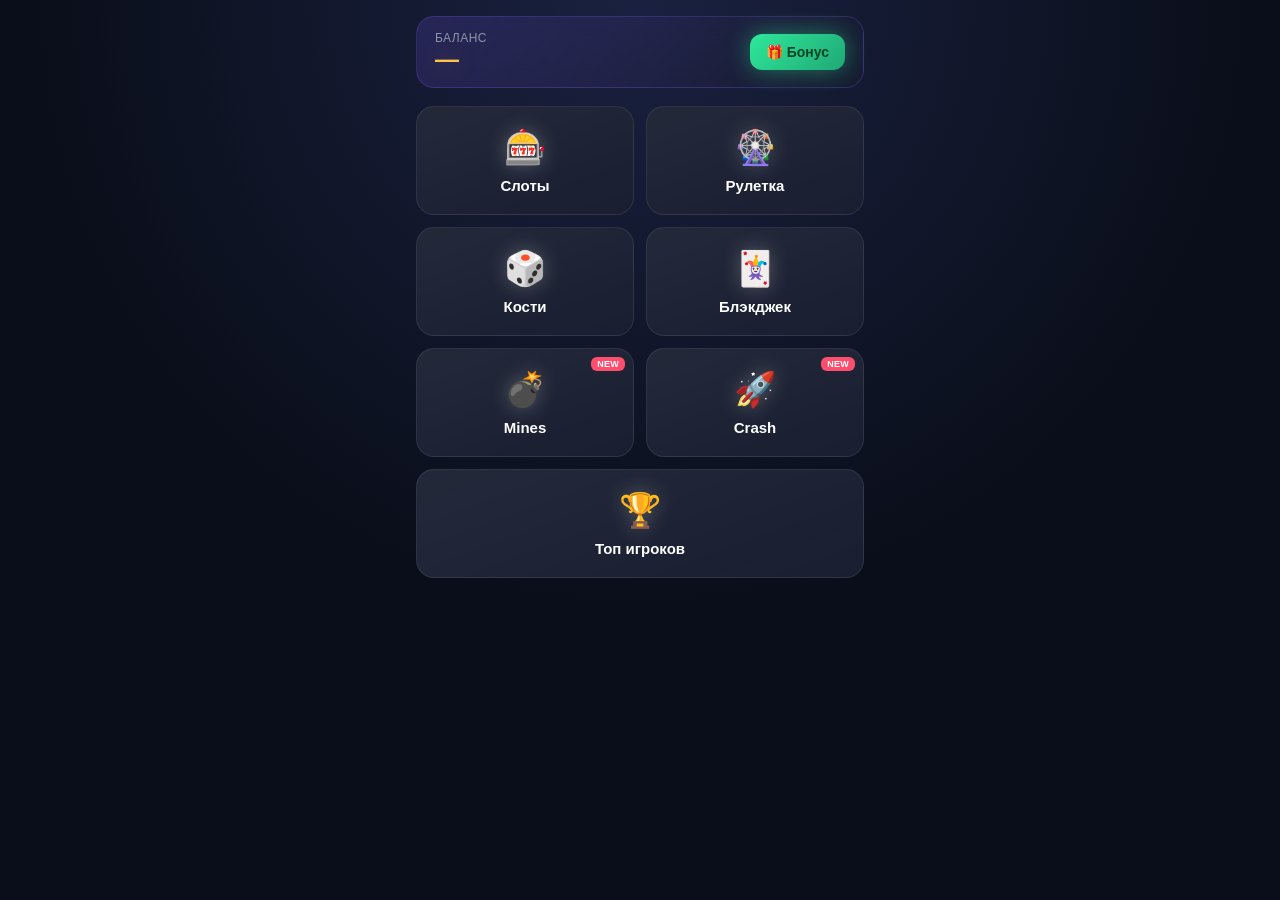
==== JEXOBOT2/index.html @ bf6582bb "Add files via upload" ====
<!DOCTYPE html>
<html lang="ru">
<head>
<meta charset="UTF-8">
<meta name="viewport" content="width=device-width, initial-scale=1, viewport-fit=cover">
<title>Demo Casino</title>
<script src="https://telegram.org/js/telegram-web-app.js"></script>
<style>
  :root {
    --bg: var(--tg-theme-bg-color, #0a0e1a);
    --text: var(--tg-theme-text-color, #ffffff);
    --hint: var(--tg-theme-hint-color, #8e97a8);
    --button: var(--tg-theme-button-color, #7c5cff);
    --button-text: var(--tg-theme-button-text-color, #ffffff);
    --card: var(--tg-theme-secondary-bg-color, #161c2e);
    --accent-purple: #7c5cff;
    --accent-green: #2fe89a;
    --accent-red: #ff4d6d;
    --accent-gold: #ffc247;
    --accent-blue: #4fb6ff;
    --glow-purple: 0 0 24px rgba(124, 92, 255, 0.45);
    --glow-green: 0 0 24px rgba(47, 232, 154, 0.45);
    --glow-gold: 0 0 24px rgba(255, 194, 71, 0.4);
    --glow-red: 0 0 24px rgba(255, 77, 109, 0.45);
  }
  * { box-sizing: border-box; -webkit-tap-highlight-color: transparent; }
  html, body { height: 100%; }
  body {
    margin: 0;
    background: radial-gradient(circle at top, #1a2140 0%, var(--bg) 55%);
    color: var(--text);
    font-family: -apple-system, BlinkMacSystemFont, "Segoe UI", Roboto, sans-serif;
    padding-top: env(safe-area-inset-top, 0px);
    padding-bottom: env(safe-area-inset-bottom, 0px);
    overflow-x: hidden;
  }
  #app { max-width: 480px; margin: 0 auto; padding: 16px; }

  .header {
    display: flex; justify-content: space-between; align-items: center;
    background: linear-gradient(135deg, rgba(124,92,255,0.18), rgba(22,28,46,0.9));
    border: 1px solid rgba(124,92,255,0.25);
    border-radius: 18px; padding: 14px 18px; margin-bottom: 18px;
    backdrop-filter: blur(10px);
  }
  .balance-label { font-size: 12px; color: var(--hint); letter-spacing: 0.04em; text-transform: uppercase; }
  .balance-value { font-size: 24px; font-weight: 800; color: var(--accent-gold); text-shadow: var(--glow-gold); transition: transform 0.25s; }
  .balance-value.bump { transform: scale(1.15); }
  .bonus-btn {
    background: linear-gradient(135deg, var(--accent-green), #1fa876);
    color: #042; border: none; border-radius: 12px;
    padding: 10px 16px; font-size: 14px; font-weight: 700;
    box-shadow: var(--glow-green);
  }
  .bonus-btn:active { transform: scale(0.96); }

  .grid { display: grid; grid-template-columns: 1fr 1fr; gap: 12px; }
  .game-card {
    position: relative; overflow: hidden;
    background: linear-gradient(160deg, rgba(255,255,255,0.06), rgba(255,255,255,0.01)), var(--card);
    border: 1px solid rgba(255,255,255,0.08);
    border-radius: 18px; padding: 20px 14px; text-align: center;
    cursor: pointer; color: var(--text); font-size: 15px; font-weight: 700;
    transition: transform 0.15s, box-shadow 0.15s;
  }
  .game-card:active { transform: scale(0.95); }
  .game-card .emoji { font-size: 34px; display: block; margin-bottom: 10px; filter: drop-shadow(0 0 10px rgba(255,255,255,0.25)); }
  .game-card.purple { box-shadow: 0 0 0 rgba(0,0,0,0); }
  .game-card.purple:active { box-shadow: var(--glow-purple); }
  .game-card.green:active { box-shadow: var(--glow-green); }
  .game-card.gold:active { box-shadow: var(--glow-gold); }
  .game-card.red:active { box-shadow: var(--glow-red); }
  .game-card .tag {
    position: absolute; top: 8px; right: 8px; font-size: 9px; font-weight: 800;
    background: var(--accent-red); color: #fff; padding: 2px 6px; border-radius: 6px;
    text-transform: uppercase; letter-spacing: 0.03em;
  }

  .screen { display: none; }
  .screen.active { display: block; animation: fadeIn 0.25s ease; }
  @keyframes fadeIn { from { opacity: 0; transform: translateY(6px); } to { opacity: 1; transform: translateY(0); } }

  .back-btn {
    background: none; border: none; color: var(--hint); font-size: 15px; margin-bottom: 12px;
    padding: 4px 0; font-weight: 600;
  }

  .panel {
    background: linear-gradient(160deg, rgba(255,255,255,0.05), rgba(255,255,255,0.01)), var(--card);
    border: 1px solid rgba(255,255,255,0.08);
    border-radius: 20px; padding: 22px; text-align: center;
  }
  .panel h3 { margin-top: 0; font-size: 19px; }

  /* ---- Слоты ---- */
  .reels { display: flex; justify-content: center; gap: 10px; margin: 22px 0; }
  .reel {
    width: 64px; height: 64px; background: rgba(0,0,0,0.35); border-radius: 14px;
    display: flex; align-items: center; justify-content: center; font-size: 34px;
    border: 1px solid rgba(255,255,255,0.1);
  }
  .reel.spinning { animation: reelSpin 0.12s linear infinite; }
  @keyframes reelSpin { 0% { transform: translateY(-4px); } 50% { transform: translateY(4px); } 100% { transform: translateY(-4px); } }

  .result-text { font-size: 17px; font-weight: 800; margin: 14px 0; min-height: 24px; }
  .result-text.win { color: var(--accent-green); text-shadow: var(--glow-green); }
  .result-text.lose { color: var(--accent-red); }

  .stake-row { display: flex; gap: 8px; justify-content: center; margin: 16px 0; flex-wrap: wrap; }
  .stake-btn, .choice-btn {
    background: linear-gradient(135deg, var(--button), #5b3fd9); color: var(--button-text); border: none; border-radius: 12px;
    padding: 12px 18px; font-size: 15px; font-weight: 700; min-width: 56px;
    box-shadow: 0 4px 14px rgba(124,92,255,0.3);
  }
  .stake-btn:active, .choice-btn:active { transform: scale(0.94); }
  .choice-row { display: flex; gap: 10px; justify-content: center; margin: 16px 0; flex-wrap: wrap; }
  .choice-btn.red { background: linear-gradient(135deg, var(--accent-red), #b8243f); }
  .choice-btn.black { background: linear-gradient(135deg, #2a2a35, #121218); }
  .choice-btn.disabled { opacity: 0.4; pointer-events: none; }

  /* ---- Рулетка ---- */
  .wheel-wrap { display: flex; justify-content: center; margin: 10px 0 20px; }
  .wheel {
    width: 160px; height: 160px; border-radius: 50%;
    background: conic-gradient(#b8243f 0deg 18deg, #121218 18deg 36deg, #b8243f 36deg 54deg, #121218 54deg 72deg,
      #b8243f 72deg 90deg, #121218 90deg 108deg, #b8243f 108deg 126deg, #121218 126deg 144deg,
      #b8243f 144deg 162deg, #121218 162deg 180deg, #1fa876 180deg 190deg, #b8243f 190deg 208deg,
      #121218 208deg 226deg, #b8243f 226deg 244deg, #121218 244deg 262deg, #b8243f 262deg 280deg,
      #121218 280deg 298deg, #b8243f 298deg 316deg, #121218 316deg 334deg, #b8243f 334deg 360deg);
    border: 4px solid rgba(255,255,255,0.15);
    position: relative; transition: transform 2.2s cubic-bezier(0.17, 0.67, 0.18, 1.01);
  }
  .wheel::after {
    content: ''; position: absolute; top: 50%; left: 50%; transform: translate(-50%, -50%);
    width: 46px; height: 46px; border-radius: 50%; background: var(--card); border: 2px solid rgba(255,255,255,0.2);
  }
  .wheel-pointer { font-size: 22px; margin-top: -8px; }

  /* ---- Кости ---- */
  .die {
    width: 90px; height: 90px; margin: 20px auto; display: flex; align-items: center; justify-content: center;
    font-size: 54px; background: linear-gradient(160deg, rgba(255,255,255,0.1), rgba(0,0,0,0.3));
    border-radius: 18px; border: 1px solid rgba(255,255,255,0.15);
  }
  .die.rolling { animation: dieRoll 0.5s ease; }
  @keyframes dieRoll { 0% { transform: rotate(0deg) scale(1); } 50% { transform: rotate(180deg) scale(1.15); } 100% { transform: rotate(360deg) scale(1); } }

  /* ---- Блэкджек ---- */
  .cards-row { display: flex; justify-content: center; gap: 8px; margin: 10px 0; flex-wrap: wrap; }
  .card-chip {
    background: #fff; color: #111; border-radius: 10px; padding: 10px 6px; min-width: 38px;
    font-size: 20px; font-weight: 800; text-align: center; box-shadow: 0 4px 10px rgba(0,0,0,0.3);
    animation: cardDeal 0.3s ease;
  }
  @keyframes cardDeal { from { opacity: 0; transform: translateY(-16px) rotate(-8deg); } to { opacity: 1; transform: translateY(0) rotate(0); } }
  .value-label { color: var(--hint); font-size: 14px; }

  /* ---- Mines ---- */
  .mines-grid { display: grid; grid-template-columns: repeat(5, 1fr); gap: 8px; margin: 16px auto; max-width: 300px; }
  .mine-tile {
    aspect-ratio: 1; background: linear-gradient(160deg, rgba(255,255,255,0.08), rgba(0,0,0,0.3));
    border: 1px solid rgba(255,255,255,0.1); border-radius: 10px;
    display: flex; align-items: center; justify-content: center; font-size: 20px;
    transition: transform 0.15s;
  }
  .mine-tile:active { transform: scale(0.92); }
  .mine-tile.revealed-safe { background: linear-gradient(160deg, rgba(47,232,154,0.3), rgba(47,232,154,0.05)); animation: popIn 0.25s ease; }
  .mine-tile.revealed-mine { background: linear-gradient(160deg, rgba(255,77,109,0.4), rgba(255,77,109,0.1)); animation: shake 0.4s ease; }
  @keyframes popIn { from { transform: scale(0.5); opacity: 0; } to { transform: scale(1); opacity: 1; } }
  @keyframes shake { 0%,100% { transform: translateX(0); } 25% { transform: translateX(-4px); } 75% { transform: translateX(4px); } }
  .mines-config { display: flex; gap: 8px; justify-content: center; margin: 10px 0; flex-wrap: wrap; }
  .mines-multiplier { font-size: 26px; font-weight: 800; color: var(--accent-gold); text-shadow: var(--glow-gold); margin: 10px 0; }

  /* ---- Crash ---- */
  .crash-stage {
    height: 180px; border-radius: 16px; margin: 16px 0; position: relative; overflow: hidden;
    background: linear-gradient(180deg, #1a0f2e, #0a0e1a);
    display: flex; align-items: flex-end; justify-content: center;
  }
  .crash-rocket { font-size: 38px; transition: transform 0.25s linear; transform: translateY(0); }
  .crash-multiplier {
    position: absolute; top: 16px; left: 0; right: 0; text-align: center;
    font-size: 36px; font-weight: 900; color: var(--accent-green); text-shadow: var(--glow-green);
  }
  .crash-multiplier.busted { color: var(--accent-red); text-shadow: var(--glow-red); }

  .leaderboard-item {
    display: flex; justify-content: space-between; padding: 12px 4px;
    border-bottom: 1px solid rgba(255,255,255,0.07); font-size: 15px;
  }
  .leaderboard-item:last-child { border-bottom: none; }
  .leaderboard-item .rank { color: var(--accent-gold); font-weight: 800; margin-right: 8px; }

  .toast {
    position: fixed; bottom: 24px; left: 50%; transform: translateX(-50%);
    background: var(--card); padding: 10px 18px; border-radius: 12px; font-size: 14px;
    display: none; z-index: 20; border: 1px solid rgba(255,255,255,0.12);
  }

  .confetti-piece {
    position: fixed; top: -10px; width: 8px; height: 8px; border-radius: 2px; z-index: 30; pointer-events: none;
    animation: confettiFall linear forwards;
  }
  @keyframes confettiFall {
    to { transform: translateY(100vh) rotate(540deg); opacity: 0; }
  }
</style>
</head>
<body>
<div id="app">

  <div class="header">
    <div>
      <div class="balance-label">Баланс</div>
      <div class="balance-value" id="balanceValue">—</div>
    </div>
    <button class="bonus-btn" onclick="claimBonus()">🎁 Бонус</button>
  </div>

  <!-- ГЛАВНОЕ МЕНЮ -->
  <div class="screen active" id="screen-menu">
    <div class="grid">
      <button class="game-card purple" onclick="showScreen('slots')"><span class="emoji">🎰</span>Слоты</button>
      <button class="game-card red" onclick="showScreen('roulette')"><span class="emoji">🎡</span>Рулетка</button>
      <button class="game-card gold" onclick="showScreen('dice')"><span class="emoji">🎲</span>Кости</button>
      <button class="game-card green" onclick="showScreen('blackjack')"><span class="emoji">🃏</span>Блэкджек</button>
      <button class="game-card red" onclick="showScreen('mines')"><span class="tag">New</span><span class="emoji">💣</span>Mines</button>
      <button class="game-card purple" onclick="showScreen('crash')"><span class="tag">New</span><span class="emoji">🚀</span>Crash</button>
      <button class="game-card gold" onclick="loadLeaderboard()" style="grid-column: span 2;"><span class="emoji">🏆</span>Топ игроков</button>
    </div>
  </div>

  <!-- СЛОТЫ -->
  <div class="screen" id="screen-slots">
    <button class="back-btn" onclick="showScreen('menu')">← Назад</button>
    <div class="panel">
      <h3>🎰 Слоты</h3>
      <div class="reels" id="slotsReels">
        <div class="reel">❔</div><div class="reel">❔</div><div class="reel">❔</div>
      </div>
      <div class="result-text" id="slotsResult"></div>
      <div class="stake-row" id="slotsStakes"></div>
    </div>
  </div>

  <!-- РУЛЕТКА -->
  <div class="screen" id="screen-roulette">
    <button class="back-btn" onclick="showScreen('menu')">← Назад</button>
    <div class="panel">
      <h3>🎡 Рулетка</h3>
      <div class="wheel-pointer">▼</div>
      <div class="wheel-wrap"><div class="wheel" id="rouletteWheel"></div></div>
      <p class="value-label">Ставка 5 000 сум</p>
      <div class="result-text" id="rouletteResult"></div>
      <div class="choice-row" id="rouletteChoices">
        <button class="choice-btn red" onclick="playRoulette('red')">🔴 Красное</button>
        <button class="choice-btn black" onclick="playRoulette('black')">⚫ Чёрное</button>
      </div>
    </div>
  </div>

  <!-- КОСТИ -->
  <div class="screen" id="screen-dice">
    <button class="back-btn" onclick="showScreen('menu')">← Назад</button>
    <div class="panel">
      <h3>🎲 Кости</h3>
      <div class="die" id="dieEl">🎲</div>
      <p class="value-label">Ставка 2 000 сум · угадай число (x5)</p>
      <div class="result-text" id="diceResult"></div>
      <div class="choice-row" id="diceChoices"></div>
    </div>
  </div>

  <!-- БЛЭКДЖЕК -->
  <div class="screen" id="screen-blackjack">
    <button class="back-btn" onclick="showScreen('menu')">← Назад</button>
    <div class="panel">
      <h3>🃏 Блэкджек</h3>
      <div id="bjStakeChoice">
        <p class="value-label">Выбери ставку</p>
        <div class="stake-row" id="bjStakes"></div>
      </div>
      <div id="bjGame" style="display:none;">
        <p class="value-label">Дилер</p>
        <div class="cards-row" id="bjDealerCards"></div>
        <p class="value-label">Твои карты</p>
        <div class="cards-row" id="bjPlayerCards"></div>
        <div class="value-label" id="bjPlayerValue"></div>
        <div class="result-text" id="bjResult"></div>
        <div class="choice-row" id="bjActions">
          <button class="choice-btn" onclick="bjHit()">➕ Ещё карту</button>
          <button class="choice-btn" onclick="bjStand()">✋ Хватит</button>
        </div>
      </div>
    </div>
  </div>

  <!-- MINES -->
  <div class="screen" id="screen-mines">
    <button class="back-btn" onclick="showScreen('menu')">← Назад</button>
    <div class="panel">
      <h3>💣 Mines</h3>
      <div id="minesSetup">
        <p class="value-label">Сколько мин на поле?</p>
        <div class="mines-config" id="minesCountChoice"></div>
        <p class="value-label">Ставка</p>
        <div class="stake-row" id="minesStakes"></div>
      </div>
      <div id="minesGame" style="display:none;">
        <div class="mines-multiplier" id="minesMultiplier">x1.00</div>
        <div class="mines-grid" id="minesGrid"></div>
        <div class="result-text" id="minesResult"></div>
        <button class="choice-btn" id="minesCashoutBtn" onclick="minesCashout()" style="margin-top: 10px;">💰 Забрать выигрыш</button>
      </div>
    </div>
  </div>

  <!-- CRASH -->
  <div class="screen" id="screen-crash">
    <button class="back-btn" onclick="showScreen('menu')">← Назад</button>
    <div class="panel">
      <h3>🚀 Crash</h3>
      <div id="crashSetup">
        <p class="value-label">Ставка</p>
        <div class="stake-row" id="crashStakes"></div>
      </div>
      <div id="crashGame" style="display:none;">
        <div class="crash-stage">
          <div class="crash-multiplier" id="crashMultiplierLabel">x1.00</div>
          <div class="crash-rocket" id="crashRocket">🚀</div>
        </div>
        <div class="result-text" id="crashResult"></div>
        <button class="choice-btn" id="crashCashoutBtn" onclick="crashCashout()">💰 Забрать выигрыш</button>
      </div>
    </div>
  </div>

  <!-- ТОП ИГРОКОВ -->
  <div class="screen" id="screen-leaderboard">
    <button class="back-btn" onclick="showScreen('menu')">← Назад</button>
    <div class="panel">
      <h3>🏆 Топ игроков</h3>
      <div id="leaderboardList"></div>
    </div>
  </div>

</div>
<div class="toast" id="toast"></div>

<script>
const tg = window.Telegram.WebApp;
tg.ready();
tg.expand();

const initData = tg.initData || "";
const STAKES = [1000, 5000, 10000, 50000];
const CUR = 'сум';

function showToast(msg) {
  const t = document.getElementById('toast');
  t.textContent = msg;
  t.style.display = 'block';
  setTimeout(() => t.style.display = 'none', 2200);
}

function showScreen(name) {
  stopCrashPolling();
  document.querySelectorAll('.screen').forEach(s => s.classList.remove('active'));
  document.getElementById('screen-' + name).classList.add('active');
}

async function apiGet(path) {
  const res = await fetch(path);
  return res.json();
}
async function apiPost(path, body) {
  const res = await fetch(path, {
    method: 'POST',
    headers: { 'Content-Type': 'application/json' },
    body: JSON.stringify(body),
  });
  return res.json();
}

function formatSum(n) {
  return n.toLocaleString('ru-RU') + ' ' + CUR;
}

function bumpBalance(newValue) {
  const el = document.getElementById('balanceValue');
  el.textContent = formatSum(newValue);
  el.classList.add('bump');
  setTimeout(() => el.classList.remove('bump'), 250);
}

async function refreshBalance() {
  const data = await apiGet('/api/me?initData=' + encodeURIComponent(initData));
  if (data.balance !== undefined) bumpBalance(data.balance);
}

async function claimBonus() {
  const data = await apiPost('/api/bonus', { initData });
  if (data.success) {
    showToast('🎁 Бонус получен!');
    fireConfetti();
    refreshBalance();
  } else {
    const h = Math.floor(data.seconds_left / 3600);
    const m = Math.floor((data.seconds_left % 3600) / 60);
    showToast(`Бонус уже получен. Жди ${h}ч ${m}м`);
  }
}

function fireConfetti() {
  const colors = ['#7c5cff', '#2fe89a', '#ffc247', '#ff4d6d', '#4fb6ff'];
  for (let i = 0; i < 24; i++) {
    const piece = document.createElement('div');
    piece.className = 'confetti-piece';
    piece.style.left = Math.random() * 100 + 'vw';
    piece.style.background = colors[Math.floor(Math.random() * colors.length)];
    piece.style.animationDuration = (1.2 + Math.random() * 0.8) + 's';
    document.body.appendChild(piece);
    setTimeout(() => piece.remove(), 2200);
  }
}

// ---------- Слоты ----------
function initSlots() {
  const row = document.getElementById('slotsStakes');
  row.innerHTML = '';
  STAKES.forEach(s => {
    const btn = document.createElement('button');
    btn.className = 'stake-btn';
    btn.textContent = s;
    btn.onclick = () => playSlots(s);
    row.appendChild(btn);
  });
}
const SLOT_SYMBOLS_CLIENT = ["🍒", "🍋", "🍇", "🔔", "💎", "7️⃣"];
async function playSlots(stake) {
  const reelEls = document.querySelectorAll('#slotsReels .reel');
  reelEls.forEach(r => r.classList.add('spinning'));
  const spinInterval = setInterval(() => {
    reelEls.forEach(r => r.textContent = SLOT_SYMBOLS_CLIENT[Math.floor(Math.random() * SLOT_SYMBOLS_CLIENT.length)]);
  }, 70);

  const data = await apiPost('/api/slots', { initData, stake });
  await new Promise(r => setTimeout(r, 550));
  clearInterval(spinInterval);
  reelEls.forEach(r => r.classList.remove('spinning'));

  if (data.error) { showToast('Недостаточно сум'); return; }
  data.reels.forEach((sym, i) => reelEls[i].textContent = sym);
  const net = data.payout - stake;
  const el = document.getElementById('slotsResult');
  el.textContent = net > 0 ? `🎉 Выигрыш: +${net} ${CUR}` : `Проигрыш: ${net} ${CUR}`;
  el.className = 'result-text ' + (net > 0 ? 'win' : 'lose');
  if (net > 0) fireConfetti();
  bumpBalance(data.balance);
}

// ---------- Рулетка ----------
let rouletteRotation = 0;
async function playRoulette(color) {
  document.getElementById('rouletteChoices').querySelectorAll('.choice-btn').forEach(b => b.classList.add('disabled'));
  const data = await apiPost('/api/roulette', { initData, stake: 5000, bet_type: 'color', bet_value: color });
  if (data.error) {
    showToast('Недостаточно сум');
    document.getElementById('rouletteChoices').querySelectorAll('.choice-btn').forEach(b => b.classList.remove('disabled'));
    return;
  }
  const wheel = document.getElementById('rouletteWheel');
  rouletteRotation += 1440 + (data.number * 9.73);
  wheel.style.transform = `rotate(${rouletteRotation}deg)`;

  await new Promise(r => setTimeout(r, 2300));
  const net = data.payout - 5000;
  const emoji = { red: '🔴', black: '⚫', green: '🟢' }[data.color];
  const el = document.getElementById('rouletteResult');
  el.textContent = `Выпало ${data.number} ${emoji} — ` + (net > 0 ? `+${net} ${CUR}` : `${net} ${CUR}`);
  el.className = 'result-text ' + (net > 0 ? 'win' : 'lose');
  if (net > 0) fireConfetti();
  bumpBalance(data.balance);
  document.getElementById('rouletteChoices').querySelectorAll('.choice-btn').forEach(b => b.classList.remove('disabled'));
}

// ---------- Кости ----------
const DIE_FACES = ['', '⚀', '⚁', '⚂', '⚃', '⚄', '⚅'];
function initDice() {
  const row = document.getElementById('diceChoices');
  row.innerHTML = '';
  for (let n = 1; n <= 6; n++) {
    const btn = document.createElement('button');
    btn.className = 'choice-btn';
    btn.textContent = n;
    btn.onclick = () => playDice(n);
    row.appendChild(btn);
  }
}
async function playDice(guess) {
  const die = document.getElementById('dieEl');
  die.classList.add('rolling');
  const data = await apiPost('/api/dice', { initData, stake: 2000, guess });
  await new Promise(r => setTimeout(r, 500));
  die.classList.remove('rolling');
  if (data.error) { showToast('Недостаточно сум'); return; }
  die.textContent = DIE_FACES[data.result];
  const net = data.payout - 2000;
  const el = document.getElementById('diceResult');
  el.textContent = `Выпало ${data.result} — ` + (net > 0 ? `+${net} ${CUR}` : `${net} ${CUR}`);
  el.className = 'result-text ' + (net > 0 ? 'win' : 'lose');
  if (net > 0) fireConfetti();
  bumpBalance(data.balance);
}

// ---------- Блэкджек ----------
function initBlackjack() {
  document.getElementById('bjStakeChoice').style.display = 'block';
  document.getElementById('bjGame').style.display = 'none';
  const row = document.getElementById('bjStakes');
  row.innerHTML = '';
  STAKES.forEach(s => {
    const btn = document.createElement('button');
    btn.className = 'stake-btn';
    btn.textContent = s;
    btn.onclick = () => bjStart(s);
    row.appendChild(btn);
  });
}
function cardChip(label) {
  const el = document.createElement('div');
  el.className = 'card-chip';
  el.textContent = label;
  return el;
}
async function bjStart(stake) {
  const data = await apiPost('/api/blackjack/start', { initData, stake });
  if (data.error) { showToast('Недостаточно сум'); return; }
  document.getElementById('bjStakeChoice').style.display = 'none';
  document.getElementById('bjGame').style.display = 'block';
  document.getElementById('bjResult').textContent = '';
  document.getElementById('bjActions').innerHTML =
    '<button class="choice-btn" onclick="bjHit()">➕ Ещё карту</button><button class="choice-btn" onclick="bjStand()">✋ Хватит</button>';
  renderBjState(data.player, [data.dealer_visible, '🂠'], data.player_value);
}
function renderBjState(player, dealer, playerValue) {
  const pRow = document.getElementById('bjPlayerCards');
  const dRow = document.getElementById('bjDealerCards');
  pRow.innerHTML = ''; dRow.innerHTML = '';
  player.forEach(c => pRow.appendChild(cardChip(c)));
  dealer.forEach(c => dRow.appendChild(cardChip(c)));
  document.getElementById('bjPlayerValue').textContent = playerValue !== undefined ? `Очки: ${playerValue}` : '';
}
async function bjHit() {
  const data = await apiPost('/api/blackjack/hit', { initData });
  if (data.finished) { bjFinish(data); return; }
  renderBjState(data.player, [data.dealer_visible, '🂠'], data.player_value);
}
async function bjStand() {
  const data = await apiPost('/api/blackjack/stand', { initData });
  bjFinish(data);
}
function bjFinish(data) {
  renderBjState(data.player, data.dealer, undefined);
  const messages = {
    bust: '💥 Перебор! Ты проиграл.',
    dealer_bust: `🎉 У дилера перебор! Выигрыш +${data.payout} ${CUR}`,
    win: `🎉 Ты выиграл!`,
    push: '🤝 Ничья, ставка возвращена.',
    lose: 'Ты проиграл.',
  };
  const el = document.getElementById('bjResult');
  el.textContent = messages[data.outcome] || '';
  const isWin = ['win', 'dealer_bust'].includes(data.outcome);
  el.className = 'result-text ' + (isWin ? 'win' : 'lose');
  if (isWin) fireConfetti();
  bumpBalance(data.balance);
  const btn = document.createElement('button');
  btn.className = 'choice-btn';
  btn.textContent = '🃏 Играть ещё';
  btn.onclick = initBlackjack;
  document.getElementById('bjActions').innerHTML = '';
  document.getElementById('bjActions').appendChild(btn);
}

// ---------- Mines ----------
let minesSelectedCount = 3;
let minesSelectedStake = 50;
function initMines() {
  document.getElementById('minesSetup').style.display = 'block';
  document.getElementById('minesGame').style.display = 'none';
  const countRow = document.getElementById('minesCountChoice');
  countRow.innerHTML = '';
  [1, 3, 5, 10].forEach(n => {
    const btn = document.createElement('button');
    btn.className = 'choice-btn' + (n === minesSelectedCount ? '' : '');
    btn.style.opacity = n === minesSelectedCount ? '1' : '0.55';
    btn.textContent = `💣 ${n}`;
    btn.onclick = () => { minesSelectedCount = n; initMines(); };
    countRow.appendChild(btn);
  });
  const stakeRow = document.getElementById('minesStakes');
  stakeRow.innerHTML = '';
  STAKES.forEach(s => {
    const btn = document.createElement('button');
    btn.className = 'stake-btn';
    btn.textContent = s;
    btn.onclick = () => minesStart(s);
    stakeRow.appendChild(btn);
  });
}
async function minesStart(stake) {
  const data = await apiPost('/api/mines/start', { initData, stake, mines_count: minesSelectedCount });
  if (data.error) { showToast('Недостаточно сум'); return; }
  minesSelectedStake = stake;
  document.getElementById('minesSetup').style.display = 'none';
  document.getElementById('minesGame').style.display = 'block';
  document.getElementById('minesResult').textContent = '';
  document.getElementById('minesMultiplier').textContent = 'x1.00';
  document.getElementById('minesCashoutBtn').style.display = 'none';
  const grid = document.getElementById('minesGrid');
  grid.innerHTML = '';
  for (let i = 0; i < 25; i++) {
    const tile = document.createElement('div');
    tile.className = 'mine-tile';
    tile.dataset.index = i;
    tile.onclick = () => minesReveal(i, tile);
    grid.appendChild(tile);
  }
}
async function minesReveal(idx, tileEl) {
  if (tileEl.classList.contains('revealed-safe') || tileEl.classList.contains('revealed-mine')) return;
  const data = await apiPost('/api/mines/reveal', { initData, tile_index: idx });
  if (data.error) return;
  if (data.busted) {
    tileEl.classList.add('revealed-mine');
    tileEl.textContent = '💣';
    data.mine_positions.forEach(i => {
      const t = document.querySelector(`.mine-tile[data-index="${i}"]`);
      if (t && !t.classList.contains('revealed-mine')) { t.classList.add('revealed-mine'); t.textContent = '💣'; }
    });
    document.getElementById('minesResult').textContent = '💥 Бум! Ты проиграл ставку.';
    document.getElementById('minesResult').className = 'result-text lose';
    document.getElementById('minesCashoutBtn').style.display = 'none';
    bumpBalance(data.balance);
    return;
  }
  tileEl.classList.add('revealed-safe');
  tileEl.textContent = '💎';
  document.getElementById('minesMultiplier').textContent = `x${data.multiplier.toFixed(2)}`;
  document.getElementById('minesCashoutBtn').style.display = 'inline-block';
  if (data.cleared_all) {
    document.getElementById('minesResult').textContent = `🎉 Поле зачищено! +${data.payout - minesSelectedStake} ${CUR}`;
    document.getElementById('minesResult').className = 'result-text win';
    document.getElementById('minesCashoutBtn').style.display = 'none';
    fireConfetti();
    bumpBalance(data.balance);
  }
}
async function minesCashout() {
  const data = await apiPost('/api/mines/cashout', { initData });
  if (data.error) return;
  document.getElementById('minesResult').textContent = `🎉 Забрано: +${data.payout - minesSelectedStake} ${CUR} (x${data.multiplier.toFixed(2)})`;
  document.getElementById('minesResult').className = 'result-text win';
  document.getElementById('minesCashoutBtn').style.display = 'none';
  document.querySelectorAll('.mine-tile').forEach(t => t.onclick = null);
  fireConfetti();
  bumpBalance(data.balance);
}

// ---------- Crash ----------
let crashPollTimer = null;
let crashSelectedStake = 50;
function initCrash() {
  document.getElementById('crashSetup').style.display = 'block';
  document.getElementById('crashGame').style.display = 'none';
  const row = document.getElementById('crashStakes');
  row.innerHTML = '';
  STAKES.forEach(s => {
    const btn = document.createElement('button');
    btn.className = 'stake-btn';
    btn.textContent = s;
    btn.onclick = () => crashStart(s);
    row.appendChild(btn);
  });
}
async function crashStart(stake) {
  const data = await apiPost('/api/crash/start', { initData, stake });
  if (data.error) { showToast('Недостаточно сум'); return; }
  crashSelectedStake = stake;
  document.getElementById('crashSetup').style.display = 'none';
  document.getElementById('crashGame').style.display = 'block';
  document.getElementById('crashResult').textContent = '';
  const label = document.getElementById('crashMultiplierLabel');
  label.textContent = 'x1.00';
  label.classList.remove('busted');
  document.getElementById('crashRocket').style.transform = 'translateY(0px)';
  document.getElementById('crashCashoutBtn').style.display = 'inline-block';
  document.getElementById('crashCashoutBtn').disabled = false;
  crashPollTimer = setInterval(crashPoll, 300);
}
async function crashPoll() {
  const data = await apiGet('/api/crash/status?initData=' + encodeURIComponent(initData));
  if (data.error) { stopCrashPolling(); return; }
  const label = document.getElementById('crashMultiplierLabel');
  label.textContent = `x${data.multiplier.toFixed(2)}`;
  const liftPx = Math.min(100, (data.multiplier - 1) * 20);
  document.getElementById('crashRocket').style.transform = `translateY(-${liftPx}px)`;
  if (data.crashed) {
    label.classList.add('busted');
    document.getElementById('crashRocket').textContent = '💥';
    document.getElementById('crashResult').textContent = `Лопнуло на x${data.multiplier.toFixed(2)}`;
    document.getElementById('crashResult').className = 'result-text lose';
    document.getElementById('crashCashoutBtn').style.display = 'none';
    stopCrashPolling();
  }
}
function stopCrashPolling() {
  if (crashPollTimer) { clearInterval(crashPollTimer); crashPollTimer = null; }
}
async function crashCashout() {
  document.getElementById('crashCashoutBtn').disabled = true;
  stopCrashPolling();
  const data = await apiPost('/api/crash/cashout', { initData });
  if (data.busted) {
    document.getElementById('crashResult').textContent = `Опоздал! Лопнуло на x${data.crash_point.toFixed(2)}`;
    document.getElementById('crashResult').className = 'result-text lose';
    bumpBalance(data.balance);
    return;
  }
  const net = data.payout - crashSelectedStake;
  document.getElementById('crashResult').textContent = `🎉 Забрано на x${data.multiplier.toFixed(2)}: +${net} ${CUR}`;
  document.getElementById('crashResult').className = 'result-text win';
  document.getElementById('crashCashoutBtn').style.display = 'none';
  document.getElementById('crashRocket').textContent = '🚀';
  fireConfetti();
  bumpBalance(data.balance);
}

// ---------- Таблица лидеров ----------
async function loadLeaderboard() {
  showScreen('leaderboard');
  const rows = await apiGet('/api/leaderboard');
  const list = document.getElementById('leaderboardList');
  list.innerHTML = rows.map((r, i) =>
    `<div class="leaderboard-item"><span><span class="rank">${i + 1}.</span>${r.username || 'аноним'}</span><span>${formatSum(r.balance)}</span></div>`
  ).join('');
}

// ---------- Инициализация ----------
initSlots();
initDice();
initBlackjack();
initMines();
initCrash();
refreshBalance();
</script>
</body>
</html>
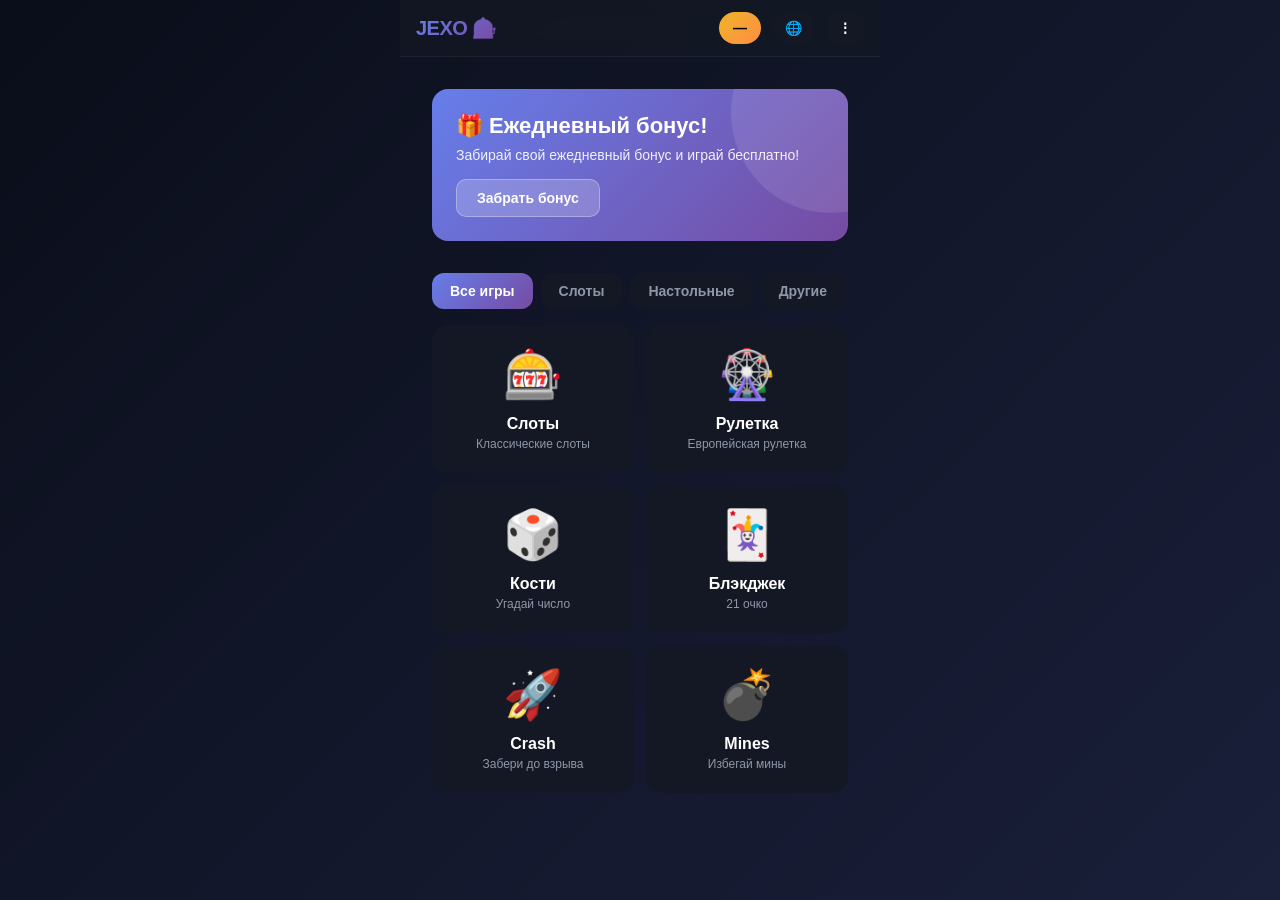
==== commit c7a79f6b: "Update index.html" ====
--- a/JEXOBOT2/index.html
+++ b/JEXOBOT2/index.html
@@ -2,758 +2,1737 @@
 <html lang="ru">
 <head>
 <meta charset="UTF-8">
-<meta name="viewport" content="width=device-width, initial-scale=1, viewport-fit=cover">
-<title>Demo Casino</title>
+<meta name="viewport" content="width=device-width, initial-scale=1, viewport-fit=cover, user-scalable=no">
+<title>JEXO Casino</title>
 <script src="https://telegram.org/js/telegram-web-app.js"></script>
 <style>
-  :root {
-    --bg: var(--tg-theme-bg-color, #0a0e1a);
-    --text: var(--tg-theme-text-color, #ffffff);
-    --hint: var(--tg-theme-hint-color, #8e97a8);
-    --button: var(--tg-theme-button-color, #7c5cff);
-    --button-text: var(--tg-theme-button-text-color, #ffffff);
-    --card: var(--tg-theme-secondary-bg-color, #161c2e);
-    --accent-purple: #7c5cff;
-    --accent-green: #2fe89a;
-    --accent-red: #ff4d6d;
-    --accent-gold: #ffc247;
-    --accent-blue: #4fb6ff;
-    --glow-purple: 0 0 24px rgba(124, 92, 255, 0.45);
-    --glow-green: 0 0 24px rgba(47, 232, 154, 0.45);
-    --glow-gold: 0 0 24px rgba(255, 194, 71, 0.4);
-    --glow-red: 0 0 24px rgba(255, 77, 109, 0.45);
-  }
-  * { box-sizing: border-box; -webkit-tap-highlight-color: transparent; }
-  html, body { height: 100%; }
-  body {
-    margin: 0;
-    background: radial-gradient(circle at top, #1a2140 0%, var(--bg) 55%);
-    color: var(--text);
-    font-family: -apple-system, BlinkMacSystemFont, "Segoe UI", Roboto, sans-serif;
-    padding-top: env(safe-area-inset-top, 0px);
-    padding-bottom: env(safe-area-inset-bottom, 0px);
-    overflow-x: hidden;
-  }
-  #app { max-width: 480px; margin: 0 auto; padding: 16px; }
-
-  .header {
-    display: flex; justify-content: space-between; align-items: center;
-    background: linear-gradient(135deg, rgba(124,92,255,0.18), rgba(22,28,46,0.9));
-    border: 1px solid rgba(124,92,255,0.25);
-    border-radius: 18px; padding: 14px 18px; margin-bottom: 18px;
-    backdrop-filter: blur(10px);
-  }
-  .balance-label { font-size: 12px; color: var(--hint); letter-spacing: 0.04em; text-transform: uppercase; }
-  .balance-value { font-size: 24px; font-weight: 800; color: var(--accent-gold); text-shadow: var(--glow-gold); transition: transform 0.25s; }
-  .balance-value.bump { transform: scale(1.15); }
-  .bonus-btn {
-    background: linear-gradient(135deg, var(--accent-green), #1fa876);
-    color: #042; border: none; border-radius: 12px;
-    padding: 10px 16px; font-size: 14px; font-weight: 700;
-    box-shadow: var(--glow-green);
-  }
-  .bonus-btn:active { transform: scale(0.96); }
-
-  .grid { display: grid; grid-template-columns: 1fr 1fr; gap: 12px; }
-  .game-card {
-    position: relative; overflow: hidden;
-    background: linear-gradient(160deg, rgba(255,255,255,0.06), rgba(255,255,255,0.01)), var(--card);
-    border: 1px solid rgba(255,255,255,0.08);
-    border-radius: 18px; padding: 20px 14px; text-align: center;
-    cursor: pointer; color: var(--text); font-size: 15px; font-weight: 700;
-    transition: transform 0.15s, box-shadow 0.15s;
-  }
-  .game-card:active { transform: scale(0.95); }
-  .game-card .emoji { font-size: 34px; display: block; margin-bottom: 10px; filter: drop-shadow(0 0 10px rgba(255,255,255,0.25)); }
-  .game-card.purple { box-shadow: 0 0 0 rgba(0,0,0,0); }
-  .game-card.purple:active { box-shadow: var(--glow-purple); }
-  .game-card.green:active { box-shadow: var(--glow-green); }
-  .game-card.gold:active { box-shadow: var(--glow-gold); }
-  .game-card.red:active { box-shadow: var(--glow-red); }
-  .game-card .tag {
-    position: absolute; top: 8px; right: 8px; font-size: 9px; font-weight: 800;
-    background: var(--accent-red); color: #fff; padding: 2px 6px; border-radius: 6px;
-    text-transform: uppercase; letter-spacing: 0.03em;
-  }
-
-  .screen { display: none; }
-  .screen.active { display: block; animation: fadeIn 0.25s ease; }
-  @keyframes fadeIn { from { opacity: 0; transform: translateY(6px); } to { opacity: 1; transform: translateY(0); } }
-
-  .back-btn {
-    background: none; border: none; color: var(--hint); font-size: 15px; margin-bottom: 12px;
-    padding: 4px 0; font-weight: 600;
-  }
-
-  .panel {
-    background: linear-gradient(160deg, rgba(255,255,255,0.05), rgba(255,255,255,0.01)), var(--card);
-    border: 1px solid rgba(255,255,255,0.08);
-    border-radius: 20px; padding: 22px; text-align: center;
-  }
-  .panel h3 { margin-top: 0; font-size: 19px; }
-
-  /* ---- Слоты ---- */
-  .reels { display: flex; justify-content: center; gap: 10px; margin: 22px 0; }
-  .reel {
-    width: 64px; height: 64px; background: rgba(0,0,0,0.35); border-radius: 14px;
-    display: flex; align-items: center; justify-content: center; font-size: 34px;
-    border: 1px solid rgba(255,255,255,0.1);
-  }
-  .reel.spinning { animation: reelSpin 0.12s linear infinite; }
-  @keyframes reelSpin { 0% { transform: translateY(-4px); } 50% { transform: translateY(4px); } 100% { transform: translateY(-4px); } }
-
-  .result-text { font-size: 17px; font-weight: 800; margin: 14px 0; min-height: 24px; }
-  .result-text.win { color: var(--accent-green); text-shadow: var(--glow-green); }
-  .result-text.lose { color: var(--accent-red); }
-
-  .stake-row { display: flex; gap: 8px; justify-content: center; margin: 16px 0; flex-wrap: wrap; }
-  .stake-btn, .choice-btn {
-    background: linear-gradient(135deg, var(--button), #5b3fd9); color: var(--button-text); border: none; border-radius: 12px;
-    padding: 12px 18px; font-size: 15px; font-weight: 700; min-width: 56px;
-    box-shadow: 0 4px 14px rgba(124,92,255,0.3);
-  }
-  .stake-btn:active, .choice-btn:active { transform: scale(0.94); }
-  .choice-row { display: flex; gap: 10px; justify-content: center; margin: 16px 0; flex-wrap: wrap; }
-  .choice-btn.red { background: linear-gradient(135deg, var(--accent-red), #b8243f); }
-  .choice-btn.black { background: linear-gradient(135deg, #2a2a35, #121218); }
-  .choice-btn.disabled { opacity: 0.4; pointer-events: none; }
-
-  /* ---- Рулетка ---- */
-  .wheel-wrap { display: flex; justify-content: center; margin: 10px 0 20px; }
-  .wheel {
-    width: 160px; height: 160px; border-radius: 50%;
-    background: conic-gradient(#b8243f 0deg 18deg, #121218 18deg 36deg, #b8243f 36deg 54deg, #121218 54deg 72deg,
-      #b8243f 72deg 90deg, #121218 90deg 108deg, #b8243f 108deg 126deg, #121218 126deg 144deg,
-      #b8243f 144deg 162deg, #121218 162deg 180deg, #1fa876 180deg 190deg, #b8243f 190deg 208deg,
-      #121218 208deg 226deg, #b8243f 226deg 244deg, #121218 244deg 262deg, #b8243f 262deg 280deg,
-      #121218 280deg 298deg, #b8243f 298deg 316deg, #121218 316deg 334deg, #b8243f 334deg 360deg);
-    border: 4px solid rgba(255,255,255,0.15);
-    position: relative; transition: transform 2.2s cubic-bezier(0.17, 0.67, 0.18, 1.01);
-  }
-  .wheel::after {
-    content: ''; position: absolute; top: 50%; left: 50%; transform: translate(-50%, -50%);
-    width: 46px; height: 46px; border-radius: 50%; background: var(--card); border: 2px solid rgba(255,255,255,0.2);
-  }
-  .wheel-pointer { font-size: 22px; margin-top: -8px; }
-
-  /* ---- Кости ---- */
-  .die {
-    width: 90px; height: 90px; margin: 20px auto; display: flex; align-items: center; justify-content: center;
-    font-size: 54px; background: linear-gradient(160deg, rgba(255,255,255,0.1), rgba(0,0,0,0.3));
-    border-radius: 18px; border: 1px solid rgba(255,255,255,0.15);
-  }
-  .die.rolling { animation: dieRoll 0.5s ease; }
-  @keyframes dieRoll { 0% { transform: rotate(0deg) scale(1); } 50% { transform: rotate(180deg) scale(1.15); } 100% { transform: rotate(360deg) scale(1); } }
-
-  /* ---- Блэкджек ---- */
-  .cards-row { display: flex; justify-content: center; gap: 8px; margin: 10px 0; flex-wrap: wrap; }
-  .card-chip {
-    background: #fff; color: #111; border-radius: 10px; padding: 10px 6px; min-width: 38px;
-    font-size: 20px; font-weight: 800; text-align: center; box-shadow: 0 4px 10px rgba(0,0,0,0.3);
-    animation: cardDeal 0.3s ease;
-  }
-  @keyframes cardDeal { from { opacity: 0; transform: translateY(-16px) rotate(-8deg); } to { opacity: 1; transform: translateY(0) rotate(0); } }
-  .value-label { color: var(--hint); font-size: 14px; }
-
-  /* ---- Mines ---- */
-  .mines-grid { display: grid; grid-template-columns: repeat(5, 1fr); gap: 8px; margin: 16px auto; max-width: 300px; }
-  .mine-tile {
-    aspect-ratio: 1; background: linear-gradient(160deg, rgba(255,255,255,0.08), rgba(0,0,0,0.3));
-    border: 1px solid rgba(255,255,255,0.1); border-radius: 10px;
-    display: flex; align-items: center; justify-content: center; font-size: 20px;
-    transition: transform 0.15s;
-  }
-  .mine-tile:active { transform: scale(0.92); }
-  .mine-tile.revealed-safe { background: linear-gradient(160deg, rgba(47,232,154,0.3), rgba(47,232,154,0.05)); animation: popIn 0.25s ease; }
-  .mine-tile.revealed-mine { background: linear-gradient(160deg, rgba(255,77,109,0.4), rgba(255,77,109,0.1)); animation: shake 0.4s ease; }
-  @keyframes popIn { from { transform: scale(0.5); opacity: 0; } to { transform: scale(1); opacity: 1; } }
-  @keyframes shake { 0%,100% { transform: translateX(0); } 25% { transform: translateX(-4px); } 75% { transform: translateX(4px); } }
-  .mines-config { display: flex; gap: 8px; justify-content: center; margin: 10px 0; flex-wrap: wrap; }
-  .mines-multiplier { font-size: 26px; font-weight: 800; color: var(--accent-gold); text-shadow: var(--glow-gold); margin: 10px 0; }
-
-  /* ---- Crash ---- */
-  .crash-stage {
-    height: 180px; border-radius: 16px; margin: 16px 0; position: relative; overflow: hidden;
-    background: linear-gradient(180deg, #1a0f2e, #0a0e1a);
-    display: flex; align-items: flex-end; justify-content: center;
-  }
-  .crash-rocket { font-size: 38px; transition: transform 0.25s linear; transform: translateY(0); }
-  .crash-multiplier {
-    position: absolute; top: 16px; left: 0; right: 0; text-align: center;
-    font-size: 36px; font-weight: 900; color: var(--accent-green); text-shadow: var(--glow-green);
-  }
-  .crash-multiplier.busted { color: var(--accent-red); text-shadow: var(--glow-red); }
-
-  .leaderboard-item {
-    display: flex; justify-content: space-between; padding: 12px 4px;
-    border-bottom: 1px solid rgba(255,255,255,0.07); font-size: 15px;
-  }
-  .leaderboard-item:last-child { border-bottom: none; }
-  .leaderboard-item .rank { color: var(--accent-gold); font-weight: 800; margin-right: 8px; }
-
-  .toast {
-    position: fixed; bottom: 24px; left: 50%; transform: translateX(-50%);
-    background: var(--card); padding: 10px 18px; border-radius: 12px; font-size: 14px;
-    display: none; z-index: 20; border: 1px solid rgba(255,255,255,0.12);
-  }
-
-  .confetti-piece {
-    position: fixed; top: -10px; width: 8px; height: 8px; border-radius: 2px; z-index: 30; pointer-events: none;
-    animation: confettiFall linear forwards;
-  }
-  @keyframes confettiFall {
-    to { transform: translateY(100vh) rotate(540deg); opacity: 0; }
-  }
+:root {
+  --bg: #0a0e1a;
+  --bg-card: #141824;
+  --bg-card-hover: #1a1f2e;
+  --text: #ffffff;
+  --text-muted: #8e97a8;
+  --primary: #5865f2;
+  --success: #2fbf71;
+  --danger: #ff5b5b;
+  --warning: #f0b429;
+  --purple: #9b59b6;
+  --orange: #ff8c42;
+}
+
+* {
+  box-sizing: border-box;
+  -webkit-tap-highlight-color: transparent;
+}
+
+html, body {
+  height: 100%;
+  margin: 0;
+  overflow-x: hidden;
+}
+
+body {
+  background: linear-gradient(135deg, #0a0e1a 0%, #1a1f3a 100%);
+  color: var(--text);
+  font-family: -apple-system, BlinkMacSystemFont, "Segoe UI", Roboto, sans-serif;
+  padding-top: env(safe-area-inset-top, 0);
+  padding-bottom: env(safe-area-inset-bottom, 0);
+}
+
+#app {
+  max-width: 480px;
+  margin: 0 auto;
+  min-height: 100vh;
+  padding-bottom: 20px;
+}
+
+/* === HEADER === */
+.header {
+  position: sticky;
+  top: 0;
+  z-index: 100;
+  background: rgba(20, 24, 36, 0.95);
+  backdrop-filter: blur(10px);
+  padding: 12px 16px;
+  display: flex;
+  justify-content: space-between;
+  align-items: center;
+  border-bottom: 1px solid rgba(255,255,255,0.05);
+}
+
+.logo {
+  font-size: 20px;
+  font-weight: 800;
+  background: linear-gradient(135deg, #667eea 0%, #764ba2 100%);
+  -webkit-background-clip: text;
+  -webkit-text-fill-color: transparent;
+  letter-spacing: -0.5px;
+}
+
+.header-right {
+  display: flex;
+  gap: 12px;
+  align-items: center;
+}
+
+.balance-chip {
+  background: linear-gradient(135deg, #f0b429 0%, #ff8c42 100%);
+  padding: 8px 14px;
+  border-radius: 20px;
+  font-weight: 700;
+  font-size: 14px;
+  color: #000;
+}
+
+.lang-btn, .menu-btn {
+  background: var(--bg-card);
+  border: none;
+  padding: 8px 12px;
+  border-radius: 10px;
+  color: var(--text);
+  font-size: 14px;
+  font-weight: 600;
+  cursor: pointer;
+}
+
+/* === PROMO BANNER === */
+.promo-banner {
+  margin: 16px;
+  background: linear-gradient(135deg, #667eea 0%, #764ba2 100%);
+  border-radius: 16px;
+  padding: 24px;
+  position: relative;
+  overflow: hidden;
+}
+
+.promo-banner::before {
+  content: '';
+  position: absolute;
+  top: -50%;
+  right: -20%;
+  width: 200px;
+  height: 200px;
+  background: rgba(255,255,255,0.1);
+  border-radius: 50%;
+}
+
+.promo-content {
+  position: relative;
+  z-index: 1;
+}
+
+.promo-title {
+  font-size: 22px;
+  font-weight: 800;
+  margin-bottom: 8px;
+}
+
+.promo-desc {
+  font-size: 14px;
+  opacity: 0.9;
+  margin-bottom: 16px;
+}
+
+.promo-btn {
+  background: rgba(255,255,255,0.2);
+  backdrop-filter: blur(10px);
+  border: 1px solid rgba(255,255,255,0.3);
+  color: white;
+  padding: 10px 20px;
+  border-radius: 10px;
+  font-weight: 700;
+  font-size: 14px;
+  cursor: pointer;
+}
+
+/* === TABS === */
+.tabs {
+  display: flex;
+  gap: 8px;
+  padding: 16px;
+  overflow-x: auto;
+  scrollbar-width: none;
+}
+
+.tabs::-webkit-scrollbar { display: none; }
+
+.tab {
+  background: var(--bg-card);
+  border: none;
+  padding: 10px 18px;
+  border-radius: 12px;
+  color: var(--text-muted);
+  font-size: 14px;
+  font-weight: 600;
+  white-space: nowrap;
+  cursor: pointer;
+  transition: all 0.2s;
+}
+
+.tab.active {
+  background: linear-gradient(135deg, #667eea 0%, #764ba2 100%);
+  color: white;
+}
+
+/* === GAMES GRID === */
+.games-grid {
+  display: grid;
+  grid-template-columns: repeat(2, 1fr);
+  gap: 12px;
+  padding: 0 16px;
+}
+
+.game-card {
+  background: var(--bg-card);
+  border-radius: 16px;
+  padding: 20px;
+  text-align: center;
+  cursor: pointer;
+  border: 2px solid transparent;
+  transition: all 0.3s;
+  position: relative;
+  overflow: hidden;
+}
+
+.game-card::before {
+  content: '';
+  position: absolute;
+  top: 0;
+  left: 0;
+  right: 0;
+  bottom: 0;
+  background: linear-gradient(135deg, rgba(102, 126, 234, 0.1) 0%, rgba(118, 75, 162, 0.1) 100%);
+  opacity: 0;
+  transition: opacity 0.3s;
+}
+
+.game-card:hover::before {
+  opacity: 1;
+}
+
+.game-card:active {
+  transform: scale(0.95);
+}
+
+.game-icon {
+  font-size: 48px;
+  margin-bottom: 12px;
+  display: block;
+}
+
+.game-name {
+  font-size: 16px;
+  font-weight: 700;
+  margin-bottom: 4px;
+}
+
+.game-desc {
+  font-size: 12px;
+  color: var(--text-muted);
+}
+
+/* === GAME SCREEN === */
+.screen {
+  display: none;
+  padding: 16px;
+  animation: fadeIn 0.3s;
+}
+
+.screen.active {
+  display: block;
+}
+
+@keyframes fadeIn {
+  from { opacity: 0; transform: translateY(10px); }
+  to { opacity: 1; transform: translateY(0); }
+}
+
+.back-btn {
+  background: var(--bg-card);
+  border: none;
+  color: var(--text);
+  padding: 10px 16px;
+  border-radius: 10px;
+  font-size: 15px;
+  font-weight: 600;
+  margin-bottom: 16px;
+  cursor: pointer;
+}
+
+.game-panel {
+  background: var(--bg-card);
+  border-radius: 16px;
+  padding: 24px;
+  text-align: center;
+  margin-bottom: 16px;
+}
+
+/* === SLOTS === */
+.reels {
+  font-size: 56px;
+  letter-spacing: 12px;
+  margin: 30px 0;
+  min-height: 70px;
+  display: flex;
+  justify-content: center;
+  align-items: center;
+}
+
+.reel {
+  display: inline-block;
+  animation: spin 0.5s ease-in-out;
+}
+
+@keyframes spin {
+  0%, 100% { transform: rotateX(0deg); }
+  50% { transform: rotateX(180deg); }
+}
+
+/* === ROULETTE === */
+.roulette-wheel {
+  width: 200px;
+  height: 200px;
+  margin: 20px auto;
+  border-radius: 50%;
+  background: conic-gradient(
+    from 0deg,
+    #ff5b5b 0deg 30deg,
+    #333 30deg 60deg,
+    #ff5b5b 60deg 90deg,
+    #333 90deg 120deg,
+    #ff5b5b 120deg 150deg,
+    #333 150deg 180deg,
+    #ff5b5b 180deg 210deg,
+    #333 210deg 240deg,
+    #ff5b5b 240deg 270deg,
+    #333 270deg 300deg,
+    #ff5b5b 300deg 330deg,
+    #333 330deg 360deg
+  );
+  border: 8px solid #f0b429;
+  position: relative;
+  box-shadow: 0 0 30px rgba(240, 180, 41, 0.3);
+}
+
+.roulette-wheel.spinning {
+  animation: spinWheel 3s cubic-bezier(0.17, 0.67, 0.12, 0.99);
+}
+
+@keyframes spinWheel {
+  0% { transform: rotate(0deg); }
+  100% { transform: rotate(1800deg); }
+}
+
+.roulette-ball {
+  position: absolute;
+  width: 16px;
+  height: 16px;
+  background: white;
+  border-radius: 50%;
+  top: 50%;
+  left: 50%;
+  transform: translate(-50%, -50%);
+  box-shadow: 0 0 10px rgba(255,255,255,0.8);
+}
+
+/* === CRASH === */
+.crash-game {
+  position: relative;
+  height: 250px;
+  background: linear-gradient(180deg, #0a0e1a 0%, #1a1f3a 100%);
+  border-radius: 16px;
+  margin: 20px 0;
+  overflow: hidden;
+}
+
+.rocket {
+  position: absolute;
+  bottom: 20px;
+  left: 20px;
+  font-size: 40px;
+  transition: all 0.1s linear;
+}
+
+.rocket.flying {
+  animation: flyRocket 5s linear;
+}
+
+@keyframes flyRocket {
+  0% {
+    bottom: 20px;
+    left: 20px;
+    transform: rotate(0deg);
+  }
+  100% {
+    bottom: 80%;
+    left: 80%;
+    transform: rotate(-45deg);
+  }
+}
+
+.crash-multiplier {
+  position: absolute;
+  top: 50%;
+  left: 50%;
+  transform: translate(-50%, -50%);
+  font-size: 48px;
+  font-weight: 800;
+  color: var(--success);
+}
+
+.explosion {
+  position: absolute;
+  top: 50%;
+  left: 50%;
+  transform: translate(-50%, -50%);
+  font-size: 80px;
+  animation: explode 0.5s;
+  display: none;
+}
+
+.explosion.active {
+  display: block;
+}
+
+@keyframes explode {
+  0% { transform: translate(-50%, -50%) scale(0); opacity: 1; }
+  100% { transform: translate(-50%, -50%) scale(2); opacity: 0; }
+}
+
+/* === MINES === */
+.mines-grid {
+  display: grid;
+  grid-template-columns: repeat(5, 1fr);
+  gap: 8px;
+  margin: 20px 0;
+}
+
+.mine-tile {
+  aspect-ratio: 1;
+  background: var(--bg-card);
+  border: 2px solid rgba(255,255,255,0.1);
+  border-radius: 8px;
+  cursor: pointer;
+  display: flex;
+  align-items: center;
+  justify-content: center;
+  font-size: 24px;
+  transition: all 0.2s;
+}
+
+.mine-tile:hover {
+  background: var(--bg-card-hover);
+  border-color: rgba(255,255,255,0.2);
+}
+
+.mine-tile.revealed {
+  background: var(--success);
+  border-color: var(--success);
+  animation: revealTile 0.3s;
+}
+
+.mine-tile.mine {
+  background: var(--danger);
+  border-color: var(--danger);
+  animation: explodeTile 0.3s;
+}
+
+@keyframes revealTile {
+  0%, 100% { transform: scale(1); }
+  50% { transform: scale(1.1); }
+}
+
+@keyframes explodeTile {
+  0% { transform: scale(1); }
+  50% { transform: scale(1.2); }
+  100% { transform: scale(1); }
+}
+
+/* === STAKE INPUT === */
+.stake-section {
+  margin: 20px 0;
+}
+
+.stake-label {
+  font-size: 14px;
+  color: var(--text-muted);
+  margin-bottom: 8px;
+  text-align: left;
+}
+
+.stake-input-wrapper {
+  position: relative;
+  margin-bottom: 12px;
+}
+
+.stake-input {
+  width: 100%;
+  background: var(--bg);
+  border: 2px solid rgba(255,255,255,0.1);
+  border-radius: 12px;
+  padding: 14px 16px;
+  color: var(--text);
+  font-size: 18px;
+  font-weight: 700;
+  text-align: center;
+}
+
+.stake-input:focus {
+  outline: none;
+  border-color: var(--primary);
+}
+
+.stake-buttons {
+  display: grid;
+  grid-template-columns: repeat(3, 1fr);
+  gap: 8px;
+  margin-bottom: 16px;
+}
+
+.stake-btn {
+  background: var(--bg-card);
+  border: 2px solid rgba(255,255,255,0.1);
+  color: var(--text);
+  padding: 12px;
+  border-radius: 10px;
+  font-size: 14px;
+  font-weight: 700;
+  cursor: pointer;
+  transition: all 0.2s;
+}
+
+.stake-btn:active {
+  transform: scale(0.95);
+}
+
+.play-btn {
+  width: 100%;
+  background: linear-gradient(135deg, #667eea 0%, #764ba2 100%);
+  border: none;
+  color: white;
+  padding: 16px;
+  border-radius: 12px;
+  font-size: 16px;
+  font-weight: 700;
+  cursor: pointer;
+  transition: all 0.2s;
+}
+
+.play-btn:disabled {
+  opacity: 0.5;
+  cursor: not-allowed;
+}
+
+.play-btn:active:not(:disabled) {
+  transform: scale(0.98);
+}
+
+/* === RESULT === */
+.result {
+  margin: 20px 0;
+  padding: 16px;
+  border-radius: 12px;
+  font-size: 16px;
+  font-weight: 700;
+  text-align: center;
+  animation: slideDown 0.3s;
+}
+
+@keyframes slideDown {
+  from { opacity: 0; transform: translateY(-10px); }
+  to { opacity: 1; transform: translateY(0); }
+}
+
+.result.win {
+  background: rgba(47, 191, 113, 0.1);
+  border: 2px solid var(--success);
+  color: var(--success);
+}
+
+.result.lose {
+  background: rgba(255, 91, 91, 0.1);
+  border: 2px solid var(--danger);
+  color: var(--danger);
+}
+
+/* === CONFETTI === */
+.confetti {
+  position: fixed;
+  width: 10px;
+  height: 10px;
+  background: var(--warning);
+  position: absolute;
+  animation: confettiFall 3s linear;
+}
+
+@keyframes confettiFall {
+  to {
+    transform: translateY(100vh) rotate(360deg);
+    opacity: 0;
+  }
+}
+
+/* === MODAL === */
+.modal {
+  display: none;
+  position: fixed;
+  top: 0;
+  left: 0;
+  right: 0;
+  bottom: 0;
+  background: rgba(0,0,0,0.8);
+  backdrop-filter: blur(5px);
+  z-index: 1000;
+  padding: 20px;
+  align-items: center;
+  justify-content: center;
+}
+
+.modal.active {
+  display: flex;
+}
+
+.modal-content {
+  background: var(--bg-card);
+  border-radius: 16px;
+  padding: 24px;
+  max-width: 400px;
+  width: 100%;
+  animation: modalSlide 0.3s;
+}
+
+@keyframes modalSlide {
+  from { opacity: 0; transform: translateY(20px); }
+  to { opacity: 1; transform: translateY(0); }
+}
+
+.modal-title {
+  font-size: 20px;
+  font-weight: 700;
+  margin-bottom: 16px;
+}
+
+.modal-close {
+  background: var(--danger);
+  border: none;
+  color: white;
+  padding: 12px;
+  border-radius: 10px;
+  font-weight: 700;
+  width: 100%;
+  margin-top: 16px;
+  cursor: pointer;
+}
+
+/* === LANGUAGE SELECTOR === */
+.lang-option {
+  padding: 12px;
+  background: var(--bg);
+  border-radius: 10px;
+  margin-bottom: 8px;
+  cursor: pointer;
+  display: flex;
+  align-items: center;
+  gap: 12px;
+}
+
+.lang-option:hover {
+  background: var(--bg-card-hover);
+}
+
+.lang-option.active {
+  background: var(--primary);
+}
+
+/* === RESPONSIVE === */
+@media (max-width: 380px) {
+  .games-grid {
+    grid-template-columns: 1fr;
+  }
+}
 </style>
 </head>
 <body>
 <div id="app">
-
+  <!-- HEADER -->
   <div class="header">
-    <div>
-      <div class="balance-label">Баланс</div>
-      <div class="balance-value" id="balanceValue">—</div>
-    </div>
-    <button class="bonus-btn" onclick="claimBonus()">🎁 Бонус</button>
-  </div>
-
-  <!-- ГЛАВНОЕ МЕНЮ -->
-  <div class="screen active" id="screen-menu">
-    <div class="grid">
-      <button class="game-card purple" onclick="showScreen('slots')"><span class="emoji">🎰</span>Слоты</button>
-      <button class="game-card red" onclick="showScreen('roulette')"><span class="emoji">🎡</span>Рулетка</button>
-      <button class="game-card gold" onclick="showScreen('dice')"><span class="emoji">🎲</span>Кости</button>
-      <button class="game-card green" onclick="showScreen('blackjack')"><span class="emoji">🃏</span>Блэкджек</button>
-      <button class="game-card red" onclick="showScreen('mines')"><span class="tag">New</span><span class="emoji">💣</span>Mines</button>
-      <button class="game-card purple" onclick="showScreen('crash')"><span class="tag">New</span><span class="emoji">🚀</span>Crash</button>
-      <button class="game-card gold" onclick="loadLeaderboard()" style="grid-column: span 2;"><span class="emoji">🏆</span>Топ игроков</button>
+    <div class="logo">JEXO 🎰</div>
+    <div class="header-right">
+      <div class="balance-chip" id="balance">—</div>
+      <button class="lang-btn" id="langBtn">🌐</button>
+      <button class="menu-btn" id="menuBtn">⋮</button>
     </div>
   </div>
 
-  <!-- СЛОТЫ -->
-  <div class="screen" id="screen-slots">
-    <button class="back-btn" onclick="showScreen('menu')">← Назад</button>
-    <div class="panel">
-      <h3>🎰 Слоты</h3>
-      <div class="reels" id="slotsReels">
-        <div class="reel">❔</div><div class="reel">❔</div><div class="reel">❔</div>
-      </div>
-      <div class="result-text" id="slotsResult"></div>
-      <div class="stake-row" id="slotsStakes"></div>
+  <!-- MAIN SCREEN -->
+  <div class="screen active" id="mainScreen">
+    <!-- PROMO BANNER -->
+    <div class="promo-banner">
+      <div class="promo-content">
+        <div class="promo-title" data-i18n="promo-title">🎁 Ежедневный бонус!</div>
+        <div class="promo-desc" data-i18n="promo-desc">Забирай свой ежедневный бонус и играй бесплатно!</div>
+        <button class="promo-btn" id="bonusBtn" data-i18n="claim-bonus">Забрать бонус</button>
+      </div>
+    </div>
+
+    <!-- TABS -->
+    <div class="tabs">
+      <button class="tab active" data-tab="all" data-i18n="tab-all">Все игры</button>
+      <button class="tab" data-tab="slots" data-i18n="tab-slots">Слоты</button>
+      <button class="tab" data-tab="table" data-i18n="tab-table">Настольные</button>
+      <button class="tab" data-tab="other" data-i18n="tab-other">Другие</button>
+    </div>
+
+    <!-- GAMES GRID -->
+    <div class="games-grid" id="gamesGrid">
+      <div class="game-card" data-game="slots" data-category="slots">
+        <span class="game-icon">🎰</span>
+        <div class="game-name" data-i18n="game-slots">Слоты</div>
+        <div class="game-desc" data-i18n="game-slots-desc">Классические слоты</div>
+      </div>
+
+      <div class="game-card" data-game="roulette" data-category="table">
+        <span class="game-icon">🎡</span>
+        <div class="game-name" data-i18n="game-roulette">Рулетка</div>
+        <div class="game-desc" data-i18n="game-roulette-desc">Европейская рулетка</div>
+      </div>
+
+      <div class="game-card" data-game="dice" data-category="other">
+        <span class="game-icon">🎲</span>
+        <div class="game-name" data-i18n="game-dice">Кости</div>
+        <div class="game-desc" data-i18n="game-dice-desc">Угадай число</div>
+      </div>
+
+      <div class="game-card" data-game="blackjack" data-category="table">
+        <span class="game-icon">🃏</span>
+        <div class="game-name" data-i18n="game-blackjack">Блэкджек</div>
+        <div class="game-desc" data-i18n="game-blackjack-desc">21 очко</div>
+      </div>
+
+      <div class="game-card" data-game="crash" data-category="other">
+        <span class="game-icon">🚀</span>
+        <div class="game-name" data-i18n="game-crash">Crash</div>
+        <div class="game-desc" data-i18n="game-crash-desc">Забери до взрыва</div>
+      </div>
+
+      <div class="game-card" data-game="mines" data-category="other">
+        <span class="game-icon">💣</span>
+        <div class="game-name" data-i18n="game-mines">Mines</div>
+        <div class="game-desc" data-i18n="game-mines-desc">Избегай мины</div>
+      </div>
     </div>
   </div>
 
-  <!-- РУЛЕТКА -->
-  <div class="screen" id="screen-roulette">
-    <button class="back-btn" onclick="showScreen('menu')">← Назад</button>
-    <div class="panel">
-      <h3>🎡 Рулетка</h3>
-      <div class="wheel-pointer">▼</div>
-      <div class="wheel-wrap"><div class="wheel" id="rouletteWheel"></div></div>
-      <p class="value-label">Ставка 5 000 сум</p>
-      <div class="result-text" id="rouletteResult"></div>
-      <div class="choice-row" id="rouletteChoices">
-        <button class="choice-btn red" onclick="playRoulette('red')">🔴 Красное</button>
-        <button class="choice-btn black" onclick="playRoulette('black')">⚫ Чёрное</button>
+  <!-- SLOTS SCREEN -->
+  <div class="screen" id="slotsScreen">
+    <button class="back-btn" onclick="showScreen('main')">← <span data-i18n="back">Назад</span></button>
+    <div class="game-panel">
+      <h2 data-i18n="game-slots">🎰 Слоты</h2>
+      <div class="reels" id="slotsReels">🍒🍋🍇</div>
+      <div class="result" id="slotsResult" style="display:none;"></div>
+
+      <div class="stake-section">
+        <div class="stake-label" data-i18n="stake-amount">Сумма ставки:</div>
+        <div class="stake-input-wrapper">
+          <input type="number" class="stake-input" id="slotsStake" value="5000" min="3000" max="1000000">
+        </div>
+        <div class="stake-buttons">
+          <button class="stake-btn" onclick="setStake('slots', 5000)">5K</button>
+          <button class="stake-btn" onclick="setStake('slots', 10000)">10K</button>
+          <button class="stake-btn" onclick="setStake('slots', 50000)">50K</button>
+          <button class="stake-btn" onclick="setStake('slots', 100000)">100K</button>
+          <button class="stake-btn" onclick="setStake('slots', 500000)">500K</button>
+          <button class="stake-btn" onclick="setStake('slots', 1000000)">1M</button>
+        </div>
+        <button class="play-btn" id="slotsSpin" onclick="playSlots()" data-i18n="btn-spin">Крутить</button>
       </div>
     </div>
   </div>
 
-  <!-- КОСТИ -->
-  <div class="screen" id="screen-dice">
-    <button class="back-btn" onclick="showScreen('menu')">← Назад</button>
-    <div class="panel">
-      <h3>🎲 Кости</h3>
-      <div class="die" id="dieEl">🎲</div>
-      <p class="value-label">Ставка 2 000 сум · угадай число (x5)</p>
-      <div class="result-text" id="diceResult"></div>
-      <div class="choice-row" id="diceChoices"></div>
+  <!-- ROULETTE SCREEN -->
+  <div class="screen" id="rouletteScreen">
+    <button class="back-btn" onclick="showScreen('main')">← <span data-i18n="back">Назад</span></button>
+    <div class="game-panel">
+      <h2 data-i18n="game-roulette">🎡 Рулетка</h2>
+      <div class="roulette-wheel" id="rouletteWheel">
+        <div class="roulette-ball"></div>
+      </div>
+      <div class="result" id="rouletteResult" style="display:none;"></div>
+
+      <div class="stake-section">
+        <div class="stake-label" data-i18n="stake-amount">Сумма ставки:</div>
+        <input type="number" class="stake-input" id="rouletteStake" value="5000" min="3000" max="1000000">
+        <div class="stake-buttons">
+          <button class="stake-btn" onclick="setStake('roulette', 5000)">5K</button>
+          <button class="stake-btn" onclick="setStake('roulette', 10000)">10K</button>
+          <button class="stake-btn" onclick="setStake('roulette', 50000)">50K</button>
+        </div>
+
+        <div class="stake-label" data-i18n="choose-bet">Выберите ставку:</div>
+        <div class="stake-buttons">
+          <button class="stake-btn" style="background: var(--danger);" onclick="playRoulette('color', 'red')" data-i18n="red">Красное</button>
+          <button class="stake-btn" style="background: #333;" onclick="playRoulette('color', 'black')" data-i18n="black">Черное</button>
+          <button class="stake-btn" style="background: var(--success);" onclick="playRoulette('color', 'green')" data-i18n="zero">0 (Зеро)</button>
+        </div>
+      </div>
     </div>
   </div>
 
-  <!-- БЛЭКДЖЕК -->
-  <div class="screen" id="screen-blackjack">
-    <button class="back-btn" onclick="showScreen('menu')">← Назад</button>
-    <div class="panel">
-      <h3>🃏 Блэкджек</h3>
-      <div id="bjStakeChoice">
-        <p class="value-label">Выбери ставку</p>
-        <div class="stake-row" id="bjStakes"></div>
-      </div>
-      <div id="bjGame" style="display:none;">
-        <p class="value-label">Дилер</p>
-        <div class="cards-row" id="bjDealerCards"></div>
-        <p class="value-label">Твои карты</p>
-        <div class="cards-row" id="bjPlayerCards"></div>
-        <div class="value-label" id="bjPlayerValue"></div>
-        <div class="result-text" id="bjResult"></div>
-        <div class="choice-row" id="bjActions">
-          <button class="choice-btn" onclick="bjHit()">➕ Ещё карту</button>
-          <button class="choice-btn" onclick="bjStand()">✋ Хватит</button>
+  <!-- DICE SCREEN -->
+  <div class="screen" id="diceScreen">
+    <button class="back-btn" onclick="showScreen('main')">← <span data-i18n="back">Назад</span></button>
+    <div class="game-panel">
+      <h2 data-i18n="game-dice">🎲 Кости</h2>
+      <div class="reels" id="diceResult" style="font-size: 72px;">🎲</div>
+      <div class="result" id="diceResultText" style="display:none;"></div>
+
+      <div class="stake-section">
+        <div class="stake-label" data-i18n="stake-amount">Сумма ставки:</div>
+        <input type="number" class="stake-input" id="diceStake" value="5000" min="3000" max="1000000">
+        <div class="stake-buttons">
+          <button class="stake-btn" onclick="setStake('dice', 5000)">5K</button>
+          <button class="stake-btn" onclick="setStake('dice', 10000)">10K</button>
+          <button class="stake-btn" onclick="setStake('dice', 50000)">50K</button>
+        </div>
+
+        <div class="stake-label" data-i18n="guess-number">Угадайте число (1-6):</div>
+        <div class="stake-buttons">
+          <button class="stake-btn" onclick="playDice(1)">1</button>
+          <button class="stake-btn" onclick="playDice(2)">2</button>
+          <button class="stake-btn" onclick="playDice(3)">3</button>
+          <button class="stake-btn" onclick="playDice(4)">4</button>
+          <button class="stake-btn" onclick="playDice(5)">5</button>
+          <button class="stake-btn" onclick="playDice(6)">6</button>
         </div>
       </div>
     </div>
   </div>
 
-  <!-- MINES -->
-  <div class="screen" id="screen-mines">
-    <button class="back-btn" onclick="showScreen('menu')">← Назад</button>
-    <div class="panel">
-      <h3>💣 Mines</h3>
-      <div id="minesSetup">
-        <p class="value-label">Сколько мин на поле?</p>
-        <div class="mines-config" id="minesCountChoice"></div>
-        <p class="value-label">Ставка</p>
-        <div class="stake-row" id="minesStakes"></div>
-      </div>
-      <div id="minesGame" style="display:none;">
-        <div class="mines-multiplier" id="minesMultiplier">x1.00</div>
-        <div class="mines-grid" id="minesGrid"></div>
-        <div class="result-text" id="minesResult"></div>
-        <button class="choice-btn" id="minesCashoutBtn" onclick="minesCashout()" style="margin-top: 10px;">💰 Забрать выигрыш</button>
-      </div>
+  <!-- BLACKJACK SCREEN -->
+  <div class="screen" id="blackjackScreen">
+    <button class="back-btn" onclick="showScreen('main')">← <span data-i18n="back">Назад</span></button>
+    <div class="game-panel">
+      <h2 data-i18n="game-blackjack">🃏 Блэкджек</h2>
+      <div id="blackjackGame" style="display:none;">
+        <div style="margin: 20px 0;">
+          <div style="font-size: 14px; color: var(--text-muted);" data-i18n="dealer">Дилер:</div>
+          <div style="font-size: 32px; margin: 8px 0;" id="dealerCards"></div>
+        </div>
+        <div style="margin: 20px 0;">
+          <div style="font-size: 14px; color: var(--text-muted);" data-i18n="your-cards">Ваши карты:</div>
+          <div style="font-size: 32px; margin: 8px 0;" id="playerCards"></div>
+          <div style="font-size: 16px; font-weight: 700;" id="playerValue"></div>
+        </div>
+        <div style="display: flex; gap: 8px;" id="blackjackActions">
+          <button class="play-btn" onclick="blackjackHit()" data-i18n="hit">Взять</button>
+          <button class="play-btn" onclick="blackjackStand()" data-i18n="stand">Хватит</button>
+        </div>
+      </div>
+
+      <div id="blackjackStart">
+        <div class="stake-section">
+          <div class="stake-label" data-i18n="stake-amount">Сумма ставки:</div>
+          <input type="number" class="stake-input" id="blackjackStake" value="5000" min="3000" max="1000000">
+          <div class="stake-buttons">
+            <button class="stake-btn" onclick="setStake('blackjack', 5000)">5K</button>
+            <button class="stake-btn" onclick="setStake('blackjack', 10000)">10K</button>
+            <button class="stake-btn" onclick="setStake('blackjack', 50000)">50K</button>
+          </div>
+          <button class="play-btn" onclick="startBlackjack()" data-i18n="start-game">Начать игру</button>
+        </div>
+      </div>
+
+      <div class="result" id="blackjackResult" style="display:none;"></div>
     </div>
   </div>
 
-  <!-- CRASH -->
-  <div class="screen" id="screen-crash">
-    <button class="back-btn" onclick="showScreen('menu')">← Назад</button>
-    <div class="panel">
-      <h3>🚀 Crash</h3>
-      <div id="crashSetup">
-        <p class="value-label">Ставка</p>
-        <div class="stake-row" id="crashStakes"></div>
-      </div>
-      <div id="crashGame" style="display:none;">
-        <div class="crash-stage">
-          <div class="crash-multiplier" id="crashMultiplierLabel">x1.00</div>
-          <div class="crash-rocket" id="crashRocket">🚀</div>
+  <!-- CRASH SCREEN -->
+  <div class="screen" id="crashScreen">
+    <button class="back-btn" onclick="showScreen('main')">← <span data-i18n="back">Назад</span></button>
+    <div class="game-panel">
+      <h2 data-i18n="game-crash">🚀 Crash</h2>
+      <div class="crash-game" id="crashGame">
+        <div class="rocket" id="rocket">🚀</div>
+        <div class="crash-multiplier" id="crashMultiplier">1.00x</div>
+        <div class="explosion" id="explosion">💥</div>
+      </div>
+      <div class="result" id="crashResult" style="display:none;"></div>
+
+      <div class="stake-section">
+        <div class="stake-label" data-i18n="stake-amount">Сумма ставки:</div>
+        <input type="number" class="stake-input" id="crashStake" value="5000" min="3000" max="1000000">
+        <div class="stake-buttons">
+          <button class="stake-btn" onclick="setStake('crash', 5000)">5K</button>
+          <button class="stake-btn" onclick="setStake('crash', 10000)">10K</button>
+          <button class="stake-btn" onclick="setStake('crash', 50000)">50K</button>
         </div>
-        <div class="result-text" id="crashResult"></div>
-        <button class="choice-btn" id="crashCashoutBtn" onclick="crashCashout()">💰 Забрать выигрыш</button>
+        <button class="play-btn" id="crashBtn" onclick="startCrash()" data-i18n="start-game">Начать игру</button>
+        <button class="play-btn" id="crashCashout" onclick="crashCashout()" style="display:none; background: var(--success);" data-i18n="cashout">Забрать</button>
       </div>
     </div>
   </div>
 
-  <!-- ТОП ИГРОКОВ -->
-  <div class="screen" id="screen-leaderboard">
-    <button class="back-btn" onclick="showScreen('menu')">← Назад</button>
-    <div class="panel">
-      <h3>🏆 Топ игроков</h3>
-      <div id="leaderboardList"></div>
+  <!-- MINES SCREEN -->
+  <div class="screen" id="minesScreen">
+    <button class="back-btn" onclick="showScreen('main')">← <span data-i18n="back">Назад</span></button>
+    <div class="game-panel">
+      <h2 data-i18n="game-mines">💣 Mines</h2>
+      <div id="minesMultiplier" style="font-size: 24px; font-weight: 800; color: var(--success); margin: 16px 0;">1.00x</div>
+      <div class="mines-grid" id="minesGrid"></div>
+      <div class="result" id="minesResult" style="display:none;"></div>
+
+      <div id="minesStart">
+        <div class="stake-section">
+          <div class="stake-label" data-i18n="stake-amount">Сумма ставки:</div>
+          <input type="number" class="stake-input" id="minesStake" value="5000" min="3000" max="1000000">
+          <div class="stake-buttons">
+            <button class="stake-btn" onclick="setStake('mines', 5000)">5K</button>
+            <button class="stake-btn" onclick="setStake('mines', 10000)">10K</button>
+            <button class="stake-btn" onclick="setStake('mines', 50000)">50K</button>
+          </div>
+          <div class="stake-label" data-i18n="mines-count">Количество мин (1-24):</div>
+          <input type="number" class="stake-input" id="minesCount" value="5" min="1" max="24">
+          <button class="play-btn" onclick="startMines()" data-i18n="start-game">Начать игру</button>
+        </div>
+      </div>
+
+      <button class="play-btn" id="minesCashout" onclick="minesCashout()" style="display:none; background: var(--success);" data-i18n="cashout">Забрать</button>
     </div>
   </div>
 
+  <!-- LANGUAGE MODAL -->
+  <div class="modal" id="langModal">
+    <div class="modal-content">
+      <div class="modal-title" data-i18n="choose-language">Выберите язык</div>
+      <div class="lang-option" data-lang="ru">
+        <span>🇷🇺</span>
+        <span>Русский</span>
+      </div>
+      <div class="lang-option" data-lang="uz">
+        <span>🇺🇿</span>
+        <span>O'zbek</span>
+      </div>
+      <div class="lang-option" data-lang="en">
+        <span>🇬🇧</span>
+        <span>English</span>
+      </div>
+      <button class="modal-close" onclick="closeModal('lang')" data-i18n="close">Закрыть</button>
+    </div>
+  </div>
+
+  <!-- MENU MODAL -->
+  <div class="modal" id="menuModal">
+    <div class="modal-content">
+      <div class="modal-title" data-i18n="menu">Меню</div>
+      <button class="lang-option" onclick="showPromoCode()">
+        <span>🎫</span>
+        <span data-i18n="promo-code">Промокод</span>
+      </button>
+      <button class="lang-option" onclick="showHistory()">
+        <span>📊</span>
+        <span data-i18n="history">История игр</span>
+      </button>
+      <button class="lang-option" onclick="showDeposit()">
+        <span>💳</span>
+        <span data-i18n="deposit">Пополнить баланс</span>
+      </button>
+      <button class="modal-close" onclick="closeModal('menu')" data-i18n="close">Закрыть</button>
+    </div>
+  </div>
 </div>
-<div class="toast" id="toast"></div>
 
 <script>
 const tg = window.Telegram.WebApp;
-tg.ready();
 tg.expand();
-
-const initData = tg.initData || "";
-const STAKES = [1000, 5000, 10000, 50000];
-const CUR = 'сум';
-
-function showToast(msg) {
-  const t = document.getElementById('toast');
-  t.textContent = msg;
-  t.style.display = 'block';
-  setTimeout(() => t.style.display = 'none', 2200);
-}
-
+tg.disableVerticalSwipes();
+
+const API = '/api';
+let initData = tg.initData;
+let balance = 0;
+let currentLang = 'ru';
+
+// === TRANSLATIONS ===
+const translations = {
+  ru: {
+    'promo-title': '🎁 Ежедневный бонус!',
+    'promo-desc': 'Забирай свой ежедневный бонус и играй бесплатно!',
+    'claim-bonus': 'Забрать бонус',
+    'tab-all': 'Все игры',
+    'tab-slots': 'Слоты',
+    'tab-table': 'Настольные',
+    'tab-other': 'Другие',
+    'game-slots': 'Слоты',
+    'game-slots-desc': 'Классические слоты',
+    'game-roulette': 'Рулетка',
+    'game-roulette-desc': 'Европейская рулетка',
+    'game-dice': 'Кости',
+    'game-dice-desc': 'Угадай число',
+    'game-blackjack': 'Блэкджек',
+    'game-blackjack-desc': '21 очко',
+    'game-crash': 'Crash',
+    'game-crash-desc': 'Забери до взрыва',
+    'game-mines': 'Mines',
+    'game-mines-desc': 'Избегай мины',
+    'back': 'Назад',
+    'stake-amount': 'Сумма ставки:',
+    'btn-spin': 'Крутить',
+    'choose-bet': 'Выберите ставку:',
+    'red': 'Красное',
+    'black': 'Черное',
+    'zero': '0 (Зеро)',
+    'guess-number': 'Угадайте число (1-6):',
+    'dealer': 'Дилер:',
+    'your-cards': 'Ваши карты:',
+    'hit': 'Взять',
+    'stand': 'Хватит',
+    'start-game': 'Начать игру',
+    'cashout': 'Забрать',
+    'mines-count': 'Количество мин (1-24):',
+    'choose-language': 'Выберите язык',
+    'close': 'Закрыть',
+    'menu': 'Меню',
+    'promo-code': 'Промокод',
+    'history': 'История игр',
+    'deposit': 'Пополнить баланс',
+    'you-won': 'Вы выиграли',
+    'you-lost': 'Вы проиграли',
+  },
+  uz: {
+    'promo-title': '🎁 Kunlik bonus!',
+    'promo-desc': 'Kunlik bonusingizni oling va bepul o\'ynang!',
+    'claim-bonus': 'Bonusni olish',
+    'tab-all': 'Barcha o\'yinlar',
+    'tab-slots': 'Slotlar',
+    'tab-table': 'Stol o\'yinlari',
+    'tab-other': 'Boshqalar',
+    'game-slots': 'Slotlar',
+    'game-slots-desc': 'Klassik slotlar',
+    'game-roulette': 'Ruletka',
+    'game-roulette-desc': 'Yevropa ruletka',
+    'game-dice': 'Zarlar',
+    'game-dice-desc': 'Raqamni top',
+    'game-blackjack': 'Bleкjek',
+    'game-blackjack-desc': '21 ochko',
+    'game-crash': 'Crash',
+    'game-crash-desc': 'Portlashdan oldin oling',
+    'game-mines': 'Mines',
+    'game-mines-desc': 'Minalardan qoching',
+    'back': 'Orqaga',
+    'stake-amount': 'Stavka miqdori:',
+    'btn-spin': 'Aylantirish',
+    'choose-bet': 'Stavkani tanlang:',
+    'red': 'Qizil',
+    'black': 'Qora',
+    'zero': '0 (Zero)',
+    'guess-number': 'Raqamni toping (1-6):',
+    'dealer': 'Diler:',
+    'your-cards': 'Sizning kartalaringiz:',
+    'hit': 'Olish',
+    'stand': 'Bas',
+    'start-game': 'O\'yinni boshlash',
+    'cashout': 'Olish',
+    'mines-count': 'Minalar soni (1-24):',
+    'choose-language': 'Tilni tanlang',
+    'close': 'Yopish',
+    'menu': 'Menyu',
+    'promo-code': 'Promokod',
+    'history': 'O\'yinlar tarixi',
+    'deposit': 'Balansni to\'ldirish',
+    'you-won': 'Siz yutdingiz',
+    'you-lost': 'Siz yutqazdingiz',
+  },
+  en: {
+    'promo-title': '🎁 Daily Bonus!',
+    'promo-desc': 'Claim your daily bonus and play for free!',
+    'claim-bonus': 'Claim Bonus',
+    'tab-all': 'All Games',
+    'tab-slots': 'Slots',
+    'tab-table': 'Table Games',
+    'tab-other': 'Other',
+    'game-slots': 'Slots',
+    'game-slots-desc': 'Classic slots',
+    'game-roulette': 'Roulette',
+    'game-roulette-desc': 'European roulette',
+    'game-dice': 'Dice',
+    'game-dice-desc': 'Guess the number',
+    'game-blackjack': 'Blackjack',
+    'game-blackjack-desc': '21 points',
+    'game-crash': 'Crash',
+    'game-crash-desc': 'Cash out before crash',
+    'game-mines': 'Mines',
+    'game-mines-desc': 'Avoid the mines',
+    'back': 'Back',
+    'stake-amount': 'Bet amount:',
+    'btn-spin': 'Spin',
+    'choose-bet': 'Choose your bet:',
+    'red': 'Red',
+    'black': 'Black',
+    'zero': '0 (Zero)',
+    'guess-number': 'Guess number (1-6):',
+    'dealer': 'Dealer:',
+    'your-cards': 'Your cards:',
+    'hit': 'Hit',
+    'stand': 'Stand',
+    'start-game': 'Start Game',
+    'cashout': 'Cash Out',
+    'mines-count': 'Number of mines (1-24):',
+    'choose-language': 'Choose Language',
+    'close': 'Close',
+    'menu': 'Menu',
+    'promo-code': 'Promo Code',
+    'history': 'Game History',
+    'deposit': 'Deposit',
+    'you-won': 'You won',
+    'you-lost': 'You lost',
+  }
+};
+
+function translate(lang) {
+  currentLang = lang;
+  localStorage.setItem('lang', lang);
+  document.querySelectorAll('[data-i18n]').forEach(el => {
+    const key = el.getAttribute('data-i18n');
+    if (translations[lang] && translations[lang][key]) {
+      el.textContent = translations[lang][key];
+    }
+  });
+}
+
+// === INIT ===
+async function init() {
+  const savedLang = localStorage.getItem('lang') || 'ru';
+  translate(savedLang);
+
+  try {
+    const res = await fetch(`${API}/me?initData=${encodeURIComponent(initData)}`);
+    const data = await res.json();
+    balance = data.balance;
+    updateBalance();
+  } catch (e) {
+    console.error(e);
+  }
+}
+
+function updateBalance() {
+  document.getElementById('balance').textContent = formatNumber(balance) + ' сум';
+}
+
+function formatNumber(num) {
+  return num.toString().replace(/\B(?=(\d{3})+(?!\d))/g, ' ');
+}
+
+// === NAVIGATION ===
 function showScreen(name) {
-  stopCrashPolling();
   document.querySelectorAll('.screen').forEach(s => s.classList.remove('active'));
-  document.getElementById('screen-' + name).classList.add('active');
-}
-
-async function apiGet(path) {
-  const res = await fetch(path);
-  return res.json();
-}
-async function apiPost(path, body) {
-  const res = await fetch(path, {
-    method: 'POST',
-    headers: { 'Content-Type': 'application/json' },
-    body: JSON.stringify(body),
+  document.getElementById(name + 'Screen').classList.add('active');
+  if (name === 'main') {
+    updateBalance();
+  }
+}
+
+// === MODALS ===
+document.getElementById('langBtn').addEventListener('click', () => {
+  document.getElementById('langModal').classList.add('active');
+});
+
+document.getElementById('menuBtn').addEventListener('click', () => {
+  document.getElementById('menuModal').classList.add('active');
+});
+
+function closeModal(name) {
+  document.getElementById(name + 'Modal').classList.remove('active');
+}
+
+document.querySelectorAll('.lang-option[data-lang]').forEach(opt => {
+  opt.addEventListener('click', () => {
+    const lang = opt.getAttribute('data-lang');
+    translate(lang);
+    closeModal('lang');
   });
-  return res.json();
-}
-
-function formatSum(n) {
-  return n.toLocaleString('ru-RU') + ' ' + CUR;
-}
-
-function bumpBalance(newValue) {
-  const el = document.getElementById('balanceValue');
-  el.textContent = formatSum(newValue);
-  el.classList.add('bump');
-  setTimeout(() => el.classList.remove('bump'), 250);
-}
-
-async function refreshBalance() {
-  const data = await apiGet('/api/me?initData=' + encodeURIComponent(initData));
-  if (data.balance !== undefined) bumpBalance(data.balance);
-}
-
-async function claimBonus() {
-  const data = await apiPost('/api/bonus', { initData });
-  if (data.success) {
-    showToast('🎁 Бонус получен!');
-    fireConfetti();
-    refreshBalance();
+});
+
+// === GAME CARDS ===
+document.querySelectorAll('.game-card').forEach(card => {
+  card.addEventListener('click', () => {
+    const game = card.getAttribute('data-game');
+    showScreen(game);
+  });
+});
+
+// === TABS ===
+document.querySelectorAll('.tab').forEach(tab => {
+  tab.addEventListener('click', () => {
+    document.querySelectorAll('.tab').forEach(t => t.classList.remove('active'));
+    tab.classList.add('active');
+
+    const category = tab.getAttribute('data-tab');
+    document.querySelectorAll('.game-card').forEach(card => {
+      if (category === 'all' || card.getAttribute('data-category') === category) {
+        card.style.display = 'block';
+      } else {
+        card.style.display = 'none';
+      }
+    });
+  });
+});
+
+// === BONUS ===
+document.getElementById('bonusBtn').addEventListener('click', async () => {
+  try {
+    const res = await fetch(`${API}/bonus`, {
+      method: 'POST',
+      headers: {'Content-Type': 'application/json'},
+      body: JSON.stringify({initData})
+    });
+    const data = await res.json();
+    if (data.success) {
+      balance = data.balance;
+      updateBalance();
+      showConfetti();
+      alert(translations[currentLang]['you-won'] + ' 50,000 сум!');
+    } else {
+      const hours = Math.floor(data.seconds_left / 3600);
+      const mins = Math.floor((data.seconds_left % 3600) / 60);
+      alert(`Следующий бонус через ${hours}ч ${mins}м`);
+    }
+  } catch (e) {
+    console.error(e);
+  }
+});
+
+// === STAKE ===
+function setStake(game, amount) {
+  document.getElementById(game + 'Stake').value = amount;
+}
+
+// === CONFETTI ===
+function showConfetti() {
+  for (let i = 0; i < 50; i++) {
+    setTimeout(() => {
+      const confetti = document.createElement('div');
+      confetti.className = 'confetti';
+      confetti.style.left = Math.random() * 100 + '%';
+      confetti.style.background = ['#f0b429', '#ff8c42', '#667eea', '#764ba2'][Math.floor(Math.random() * 4)];
+      confetti.style.animationDelay = Math.random() * 0.3 + 's';
+      document.body.appendChild(confetti);
+      setTimeout(() => confetti.remove(), 3000);
+    }, i * 30);
+  }
+}
+
+// === SLOTS ===
+async function playSlots() {
+  const stakeInput = document.getElementById('slotsStake');
+  const stake = parseInt(stakeInput.value);
+
+  if (stake < 3000 || stake > 1000000) {
+    alert('Ставка должна быть от 3,000 до 1,000,000 сум');
+    return;
+  }
+
+  if (stake > balance) {
+    alert('Недостаточно средств');
+    return;
+  }
+
+  const reels = document.getElementById('slotsReels');
+  const result = document.getElementById('slotsResult');
+  const btn = document.getElementById('slotsSpin');
+
+  btn.disabled = true;
+  result.style.display = 'none';
+
+  // Animation
+  for (let i = 0; i < 10; i++) {
+    await new Promise(r => setTimeout(r, 100));
+    reels.innerHTML = ['🍒','🍋','🍇','🔔','💎','7️⃣'].sort(() => Math.random() - 0.5).slice(0, 3).join('');
+  }
+
+  try {
+    const res = await fetch(`${API}/slots`, {
+      method: 'POST',
+      headers: {'Content-Type': 'application/json'},
+      body: JSON.stringify({initData, stake})
+    });
+    const data = await res.json();
+
+    reels.innerHTML = data.reels.join('');
+    balance = data.balance;
+    updateBalance();
+
+    result.style.display = 'block';
+    if (data.payout > stake) {
+      result.className = 'result win';
+      result.textContent = `${translations[currentLang]['you-won']} ${formatNumber(data.payout)} сум!`;
+      showConfetti();
+    } else if (data.payout === stake) {
+      result.className = 'result';
+      result.textContent = `Возврат ставки: ${formatNumber(stake)} сум`;
+    } else {
+      result.className = 'result lose';
+      result.textContent = `${translations[currentLang]['you-lost']} ${formatNumber(stake)} сум`;
+    }
+  } catch (e) {
+    console.error(e);
+    alert('Ошибка');
+  }
+
+  btn.disabled = false;
+}
+
+// === ROULETTE ===
+async function playRoulette(type, value) {
+  const stake = parseInt(document.getElementById('rouletteStake').value);
+
+  if (stake < 3000 || stake > 1000000) {
+    alert('Ставка должна быть от 3,000 до 1,000,000 сум');
+    return;
+  }
+
+  if (stake > balance) {
+    alert('Недостаточно средств');
+    return;
+  }
+
+  const wheel = document.getElementById('rouletteWheel');
+  const result = document.getElementById('rouletteResult');
+
+  result.style.display = 'none';
+  wheel.classList.add('spinning');
+
+  try {
+    const res = await fetch(`${API}/roulette`, {
+      method: 'POST',
+      headers: {'Content-Type': 'application/json'},
+      body: JSON.stringify({initData, stake, bet_type: type, bet_value: value})
+    });
+    const data = await res.json();
+
+    setTimeout(() => {
+      wheel.classList.remove('spinning');
+      balance = data.balance;
+      updateBalance();
+
+      result.style.display = 'block';
+      if (data.payout > 0) {
+        result.className = 'result win';
+        result.textContent = `Выпало: ${data.number} (${data.color}). ${translations[currentLang]['you-won']} ${formatNumber(data.payout)} сум!`;
+        showConfetti();
+      } else {
+        result.className = 'result lose';
+        result.textContent = `Выпало: ${data.number} (${data.color}). ${translations[currentLang]['you-lost']} ${formatNumber(stake)} сум`;
+      }
+    }, 3000);
+  } catch (e) {
+    console.error(e);
+    wheel.classList.remove('spinning');
+  }
+}
+
+// === DICE ===
+async function playDice(guess) {
+  const stake = parseInt(document.getElementById('diceStake').value);
+
+  if (stake < 3000 || stake > 1000000) {
+    alert('Ставка должна быть от 3,000 до 1,000,000 сум');
+    return;
+  }
+
+  if (stake > balance) {
+    alert('Недостаточно средств');
+    return;
+  }
+
+  const diceEl = document.getElementById('diceResult');
+  const result = document.getElementById('diceResultText');
+
+  result.style.display = 'none';
+
+  // Animation
+  for (let i = 0; i < 10; i++) {
+    await new Promise(r => setTimeout(r, 100));
+    diceEl.textContent = ['⚀','⚁','⚂','⚃','⚄','⚅'][Math.floor(Math.random() * 6)];
+  }
+
+  try {
+    const res = await fetch(`${API}/dice`, {
+      method: 'POST',
+      headers: {'Content-Type': 'application/json'},
+      body: JSON.stringify({initData, stake, guess})
+    });
+    const data = await res.json();
+
+    const dice = ['⚀','⚁','⚂','⚃','⚄','⚅'][data.result - 1];
+    diceEl.textContent = dice;
+    balance = data.balance;
+    updateBalance();
+
+    result.style.display = 'block';
+    if (data.payout > 0) {
+      result.className = 'result win';
+      result.textContent = `Выпало: ${data.result}. ${translations[currentLang]['you-won']} ${formatNumber(data.payout)} сум!`;
+      showConfetti();
+    } else {
+      result.className = 'result lose';
+      result.textContent = `Выпало: ${data.result}. ${translations[currentLang]['you-lost']} ${formatNumber(stake)} сум`;
+    }
+  } catch (e) {
+    console.error(e);
+  }
+}
+
+// === BLACKJACK ===
+let blackjackSession = null;
+
+async function startBlackjack() {
+  const stake = parseInt(document.getElementById('blackjackStake').value);
+
+  if (stake < 3000 || stake > 1000000) {
+    alert('Ставка должна быть от 3,000 до 1,000,000 сум');
+    return;
+  }
+
+  if (stake > balance) {
+    alert('Недостаточно средств');
+    return;
+  }
+
+  try {
+    const res = await fetch(`${API}/blackjack/start`, {
+      method: 'POST',
+      headers: {'Content-Type': 'application/json'},
+      body: JSON.stringify({initData, stake})
+    });
+    blackjackSession = await res.json();
+
+    document.getElementById('blackjackStart').style.display = 'none';
+    document.getElementById('blackjackGame').style.display = 'block';
+    document.getElementById('blackjackResult').style.display = 'none';
+
+    document.getElementById('dealerCards').textContent = blackjackSession.dealer_visible;
+    document.getElementById('playerCards').textContent = blackjackSession.player.join(' ');
+    document.getElementById('playerValue').textContent = `Сумма: ${blackjackSession.player_value}`;
+  } catch (e) {
+    console.error(e);
+  }
+}
+
+async function blackjackHit() {
+  try {
+    const res = await fetch(`${API}/blackjack/hit`, {
+      method: 'POST',
+      headers: {'Content-Type': 'application/json'},
+      body: JSON.stringify({initData})
+    });
+    const data = await res.json();
+
+    document.getElementById('playerCards').textContent = data.player.join(' ');
+    document.getElementById('playerValue').textContent = `Сумма: ${data.player_value}`;
+
+    if (data.finished) {
+      finishBlackjack(data);
+    }
+  } catch (e) {
+    console.error(e);
+  }
+}
+
+async function blackjackStand() {
+  try {
+    const res = await fetch(`${API}/blackjack/stand`, {
+      method: 'POST',
+      headers: {'Content-Type': 'application/json'},
+      body: JSON.stringify({initData})
+    });
+    const data = await res.json();
+    finishBlackjack(data);
+  } catch (e) {
+    console.error(e);
+  }
+}
+
+function finishBlackjack(data) {
+  document.getElementById('blackjackGame').style.display = 'none';
+  document.getElementById('blackjackStart').style.display = 'block';
+
+  balance = data.balance;
+  updateBalance();
+
+  const result = document.getElementById('blackjackResult');
+  result.style.display = 'block';
+
+  if (data.payout > 0) {
+    result.className = 'result win';
+    result.textContent = `${translations[currentLang]['you-won']} ${formatNumber(data.payout)} сум!`;
+    if (data.payout > parseInt(document.getElementById('blackjackStake').value)) {
+      showConfetti();
+    }
   } else {
-    const h = Math.floor(data.seconds_left / 3600);
-    const m = Math.floor((data.seconds_left % 3600) / 60);
-    showToast(`Бонус уже получен. Жди ${h}ч ${m}м`);
-  }
-}
-
-function fireConfetti() {
-  const colors = ['#7c5cff', '#2fe89a', '#ffc247', '#ff4d6d', '#4fb6ff'];
-  for (let i = 0; i < 24; i++) {
-    const piece = document.createElement('div');
-    piece.className = 'confetti-piece';
-    piece.style.left = Math.random() * 100 + 'vw';
-    piece.style.background = colors[Math.floor(Math.random() * colors.length)];
-    piece.style.animationDuration = (1.2 + Math.random() * 0.8) + 's';
-    document.body.appendChild(piece);
-    setTimeout(() => piece.remove(), 2200);
-  }
-}
-
-// ---------- Слоты ----------
-function initSlots() {
-  const row = document.getElementById('slotsStakes');
-  row.innerHTML = '';
-  STAKES.forEach(s => {
-    const btn = document.createElement('button');
-    btn.className = 'stake-btn';
-    btn.textContent = s;
-    btn.onclick = () => playSlots(s);
-    row.appendChild(btn);
-  });
-}
-const SLOT_SYMBOLS_CLIENT = ["🍒", "🍋", "🍇", "🔔", "💎", "7️⃣"];
-async function playSlots(stake) {
-  const reelEls = document.querySelectorAll('#slotsReels .reel');
-  reelEls.forEach(r => r.classList.add('spinning'));
-  const spinInterval = setInterval(() => {
-    reelEls.forEach(r => r.textContent = SLOT_SYMBOLS_CLIENT[Math.floor(Math.random() * SLOT_SYMBOLS_CLIENT.length)]);
-  }, 70);
-
-  const data = await apiPost('/api/slots', { initData, stake });
-  await new Promise(r => setTimeout(r, 550));
-  clearInterval(spinInterval);
-  reelEls.forEach(r => r.classList.remove('spinning'));
-
-  if (data.error) { showToast('Недостаточно сум'); return; }
-  data.reels.forEach((sym, i) => reelEls[i].textContent = sym);
-  const net = data.payout - stake;
-  const el = document.getElementById('slotsResult');
-  el.textContent = net > 0 ? `🎉 Выигрыш: +${net} ${CUR}` : `Проигрыш: ${net} ${CUR}`;
-  el.className = 'result-text ' + (net > 0 ? 'win' : 'lose');
-  if (net > 0) fireConfetti();
-  bumpBalance(data.balance);
-}
-
-// ---------- Рулетка ----------
-let rouletteRotation = 0;
-async function playRoulette(color) {
-  document.getElementById('rouletteChoices').querySelectorAll('.choice-btn').forEach(b => b.classList.add('disabled'));
-  const data = await apiPost('/api/roulette', { initData, stake: 5000, bet_type: 'color', bet_value: color });
-  if (data.error) {
-    showToast('Недостаточно сум');
-    document.getElementById('rouletteChoices').querySelectorAll('.choice-btn').forEach(b => b.classList.remove('disabled'));
+    result.className = 'result lose';
+    result.textContent = translations[currentLang]['you-lost'];
+  }
+}
+
+// === CRASH ===
+let crashRunning = false;
+let crashInterval = null;
+
+async function startCrash() {
+  const stake = parseInt(document.getElementById('crashStake').value);
+
+  if (stake < 3000 || stake > 1000000) {
+    alert('Ставка должна быть от 3,000 до 1,000,000 сум');
     return;
   }
-  const wheel = document.getElementById('rouletteWheel');
-  rouletteRotation += 1440 + (data.number * 9.73);
-  wheel.style.transform = `rotate(${rouletteRotation}deg)`;
-
-  await new Promise(r => setTimeout(r, 2300));
-  const net = data.payout - 5000;
-  const emoji = { red: '🔴', black: '⚫', green: '🟢' }[data.color];
-  const el = document.getElementById('rouletteResult');
-  el.textContent = `Выпало ${data.number} ${emoji} — ` + (net > 0 ? `+${net} ${CUR}` : `${net} ${CUR}`);
-  el.className = 'result-text ' + (net > 0 ? 'win' : 'lose');
-  if (net > 0) fireConfetti();
-  bumpBalance(data.balance);
-  document.getElementById('rouletteChoices').querySelectorAll('.choice-btn').forEach(b => b.classList.remove('disabled'));
-}
-
-// ---------- Кости ----------
-const DIE_FACES = ['', '⚀', '⚁', '⚂', '⚃', '⚄', '⚅'];
-function initDice() {
-  const row = document.getElementById('diceChoices');
-  row.innerHTML = '';
-  for (let n = 1; n <= 6; n++) {
-    const btn = document.createElement('button');
-    btn.className = 'choice-btn';
-    btn.textContent = n;
-    btn.onclick = () => playDice(n);
-    row.appendChild(btn);
-  }
-}
-async function playDice(guess) {
-  const die = document.getElementById('dieEl');
-  die.classList.add('rolling');
-  const data = await apiPost('/api/dice', { initData, stake: 2000, guess });
-  await new Promise(r => setTimeout(r, 500));
-  die.classList.remove('rolling');
-  if (data.error) { showToast('Недостаточно сум'); return; }
-  die.textContent = DIE_FACES[data.result];
-  const net = data.payout - 2000;
-  const el = document.getElementById('diceResult');
-  el.textContent = `Выпало ${data.result} — ` + (net > 0 ? `+${net} ${CUR}` : `${net} ${CUR}`);
-  el.className = 'result-text ' + (net > 0 ? 'win' : 'lose');
-  if (net > 0) fireConfetti();
-  bumpBalance(data.balance);
-}
-
-// ---------- Блэкджек ----------
-function initBlackjack() {
-  document.getElementById('bjStakeChoice').style.display = 'block';
-  document.getElementById('bjGame').style.display = 'none';
-  const row = document.getElementById('bjStakes');
-  row.innerHTML = '';
-  STAKES.forEach(s => {
-    const btn = document.createElement('button');
-    btn.className = 'stake-btn';
-    btn.textContent = s;
-    btn.onclick = () => bjStart(s);
-    row.appendChild(btn);
-  });
-}
-function cardChip(label) {
-  const el = document.createElement('div');
-  el.className = 'card-chip';
-  el.textContent = label;
-  return el;
-}
-async function bjStart(stake) {
-  const data = await apiPost('/api/blackjack/start', { initData, stake });
-  if (data.error) { showToast('Недостаточно сум'); return; }
-  document.getElementById('bjStakeChoice').style.display = 'none';
-  document.getElementById('bjGame').style.display = 'block';
-  document.getElementById('bjResult').textContent = '';
-  document.getElementById('bjActions').innerHTML =
-    '<button class="choice-btn" onclick="bjHit()">➕ Ещё карту</button><button class="choice-btn" onclick="bjStand()">✋ Хватит</button>';
-  renderBjState(data.player, [data.dealer_visible, '🂠'], data.player_value);
-}
-function renderBjState(player, dealer, playerValue) {
-  const pRow = document.getElementById('bjPlayerCards');
-  const dRow = document.getElementById('bjDealerCards');
-  pRow.innerHTML = ''; dRow.innerHTML = '';
-  player.forEach(c => pRow.appendChild(cardChip(c)));
-  dealer.forEach(c => dRow.appendChild(cardChip(c)));
-  document.getElementById('bjPlayerValue').textContent = playerValue !== undefined ? `Очки: ${playerValue}` : '';
-}
-async function bjHit() {
-  const data = await apiPost('/api/blackjack/hit', { initData });
-  if (data.finished) { bjFinish(data); return; }
-  renderBjState(data.player, [data.dealer_visible, '🂠'], data.player_value);
-}
-async function bjStand() {
-  const data = await apiPost('/api/blackjack/stand', { initData });
-  bjFinish(data);
-}
-function bjFinish(data) {
-  renderBjState(data.player, data.dealer, undefined);
-  const messages = {
-    bust: '💥 Перебор! Ты проиграл.',
-    dealer_bust: `🎉 У дилера перебор! Выигрыш +${data.payout} ${CUR}`,
-    win: `🎉 Ты выиграл!`,
-    push: '🤝 Ничья, ставка возвращена.',
-    lose: 'Ты проиграл.',
-  };
-  const el = document.getElementById('bjResult');
-  el.textContent = messages[data.outcome] || '';
-  const isWin = ['win', 'dealer_bust'].includes(data.outcome);
-  el.className = 'result-text ' + (isWin ? 'win' : 'lose');
-  if (isWin) fireConfetti();
-  bumpBalance(data.balance);
-  const btn = document.createElement('button');
-  btn.className = 'choice-btn';
-  btn.textContent = '🃏 Играть ещё';
-  btn.onclick = initBlackjack;
-  document.getElementById('bjActions').innerHTML = '';
-  document.getElementById('bjActions').appendChild(btn);
-}
-
-// ---------- Mines ----------
-let minesSelectedCount = 3;
-let minesSelectedStake = 50;
-function initMines() {
-  document.getElementById('minesSetup').style.display = 'block';
-  document.getElementById('minesGame').style.display = 'none';
-  const countRow = document.getElementById('minesCountChoice');
-  countRow.innerHTML = '';
-  [1, 3, 5, 10].forEach(n => {
-    const btn = document.createElement('button');
-    btn.className = 'choice-btn' + (n === minesSelectedCount ? '' : '');
-    btn.style.opacity = n === minesSelectedCount ? '1' : '0.55';
-    btn.textContent = `💣 ${n}`;
-    btn.onclick = () => { minesSelectedCount = n; initMines(); };
-    countRow.appendChild(btn);
-  });
-  const stakeRow = document.getElementById('minesStakes');
-  stakeRow.innerHTML = '';
-  STAKES.forEach(s => {
-    const btn = document.createElement('button');
-    btn.className = 'stake-btn';
-    btn.textContent = s;
-    btn.onclick = () => minesStart(s);
-    stakeRow.appendChild(btn);
-  });
-}
-async function minesStart(stake) {
-  const data = await apiPost('/api/mines/start', { initData, stake, mines_count: minesSelectedCount });
-  if (data.error) { showToast('Недостаточно сум'); return; }
-  minesSelectedStake = stake;
-  document.getElementById('minesSetup').style.display = 'none';
-  document.getElementById('minesGame').style.display = 'block';
-  document.getElementById('minesResult').textContent = '';
-  document.getElementById('minesMultiplier').textContent = 'x1.00';
-  document.getElementById('minesCashoutBtn').style.display = 'none';
-  const grid = document.getElementById('minesGrid');
-  grid.innerHTML = '';
-  for (let i = 0; i < 25; i++) {
-    const tile = document.createElement('div');
-    tile.className = 'mine-tile';
-    tile.dataset.index = i;
-    tile.onclick = () => minesReveal(i, tile);
-    grid.appendChild(tile);
-  }
-}
-async function minesReveal(idx, tileEl) {
-  if (tileEl.classList.contains('revealed-safe') || tileEl.classList.contains('revealed-mine')) return;
-  const data = await apiPost('/api/mines/reveal', { initData, tile_index: idx });
-  if (data.error) return;
-  if (data.busted) {
-    tileEl.classList.add('revealed-mine');
-    tileEl.textContent = '💣';
-    data.mine_positions.forEach(i => {
-      const t = document.querySelector(`.mine-tile[data-index="${i}"]`);
-      if (t && !t.classList.contains('revealed-mine')) { t.classList.add('revealed-mine'); t.textContent = '💣'; }
+
+  if (stake > balance) {
+    alert('Недостаточно средств');
+    return;
+  }
+
+  try {
+    const res = await fetch(`${API}/crash/start`, {
+      method: 'POST',
+      headers: {'Content-Type': 'application/json'},
+      body: JSON.stringify({initData, stake})
     });
-    document.getElementById('minesResult').textContent = '💥 Бум! Ты проиграл ставку.';
-    document.getElementById('minesResult').className = 'result-text lose';
-    document.getElementById('minesCashoutBtn').style.display = 'none';
-    bumpBalance(data.balance);
+
+    crashRunning = true;
+    document.getElementById('crashBtn').style.display = 'none';
+    document.getElementById('crashCashout').style.display = 'block';
+    document.getElementById('crashResult').style.display = 'none';
+    document.getElementById('rocket').classList.add('flying');
+    document.getElementById('explosion').classList.remove('active');
+
+    crashInterval = setInterval(updateCrash, 100);
+  } catch (e) {
+    console.error(e);
+  }
+}
+
+async function updateCrash() {
+  try {
+    const res = await fetch(`${API}/crash/status?initData=${encodeURIComponent(initData)}`);
+    const data = await res.json();
+
+    document.getElementById('crashMultiplier').textContent = data.multiplier.toFixed(2) + 'x';
+
+    if (data.crashed) {
+      clearInterval(crashInterval);
+      crashRunning = false;
+      document.getElementById('rocket').classList.remove('flying');
+      document.getElementById('explosion').classList.add('active');
+      document.getElementById('crashBtn').style.display = 'block';
+      document.getElementById('crashCashout').style.display = 'none';
+
+      const result = document.getElementById('crashResult');
+      result.style.display = 'block';
+      result.className = 'result lose';
+      result.textContent = `Crash на ${data.multiplier.toFixed(2)}x! ${translations[currentLang]['you-lost']}`;
+
+      setTimeout(() => {
+        document.getElementById('rocket').style.bottom = '20px';
+        document.getElementById('rocket').style.left = '20px';
+        document.getElementById('explosion').classList.remove('active');
+      }, 1000);
+    }
+  } catch (e) {
+    console.error(e);
+  }
+}
+
+async function crashCashout() {
+  if (!crashRunning) return;
+
+  clearInterval(crashInterval);
+  crashRunning = false;
+
+  try {
+    const res = await fetch(`${API}/crash/cashout`, {
+      method: 'POST',
+      headers: {'Content-Type': 'application/json'},
+      body: JSON.stringify({initData})
+    });
+    const data = await res.json();
+
+    document.getElementById('crashBtn').style.display = 'block';
+    document.getElementById('crashCashout').style.display = 'none';
+    document.getElementById('rocket').classList.remove('flying');
+
+    balance = data.balance;
+    updateBalance();
+
+    const result = document.getElementById('crashResult');
+    result.style.display = 'block';
+
+    if (data.busted) {
+      result.className = 'result lose';
+      result.textContent = `Опоздали! Crash на ${data.crash_point.toFixed(2)}x`;
+    } else {
+      result.className = 'result win';
+      result.textContent = `${translations[currentLang]['you-won']} ${formatNumber(data.payout)} сум! (${data.multiplier.toFixed(2)}x)`;
+      showConfetti();
+    }
+
+    setTimeout(() => {
+      document.getElementById('rocket').style.bottom = '20px';
+      document.getElementById('rocket').style.left = '20px';
+    }, 1000);
+  } catch (e) {
+    console.error(e);
+  }
+}
+
+// === MINES ===
+let minesSession = null;
+
+async function startMines() {
+  const stake = parseInt(document.getElementById('minesStake').value);
+  const minesCount = parseInt(document.getElementById('minesCount').value);
+
+  if (stake < 3000 || stake > 1000000) {
+    alert('Ставка должна быть от 3,000 до 1,000,000 сум');
     return;
   }
-  tileEl.classList.add('revealed-safe');
-  tileEl.textContent = '💎';
-  document.getElementById('minesMultiplier').textContent = `x${data.multiplier.toFixed(2)}`;
-  document.getElementById('minesCashoutBtn').style.display = 'inline-block';
-  if (data.cleared_all) {
-    document.getElementById('minesResult').textContent = `🎉 Поле зачищено! +${data.payout - minesSelectedStake} ${CUR}`;
-    document.getElementById('minesResult').className = 'result-text win';
-    document.getElementById('minesCashoutBtn').style.display = 'none';
-    fireConfetti();
-    bumpBalance(data.balance);
-  }
-}
+
+  if (minesCount < 1 || minesCount > 24) {
+    alert('Количество мин: от 1 до 24');
+    return;
+  }
+
+  if (stake > balance) {
+    alert('Недостаточно средств');
+    return;
+  }
+
+  try {
+    const res = await fetch(`${API}/mines/start`, {
+      method: 'POST',
+      headers: {'Content-Type': 'application/json'},
+      body: JSON.stringify({initData, stake, mines_count: minesCount})
+    });
+    minesSession = await res.json();
+
+    document.getElementById('minesStart').style.display = 'none';
+    document.getElementById('minesCashout').style.display = 'block';
+    document.getElementById('minesResult').style.display = 'none';
+    document.getElementById('minesMultiplier').textContent = '1.00x';
+
+    const grid = document.getElementById('minesGrid');
+    grid.innerHTML = '';
+    for (let i = 0; i < 25; i++) {
+      const tile = document.createElement('div');
+      tile.className = 'mine-tile';
+      tile.setAttribute('data-index', i);
+      tile.addEventListener('click', () => revealTile(i));
+      grid.appendChild(tile);
+    }
+  } catch (e) {
+    console.error(e);
+  }
+}
+
+async function revealTile(index) {
+  try {
+    const res = await fetch(`${API}/mines/reveal`, {
+      method: 'POST',
+      headers: {'Content-Type': 'application/json'},
+      body: JSON.stringify({initData, tile_index: index})
+    });
+    const data = await res.json();
+
+    const tile = document.querySelector(`[data-index="${index}"]`);
+
+    if (data.busted) {
+      tile.classList.add('mine');
+      tile.textContent = '💣';
+
+      data.mine_positions.forEach(pos => {
+        const mineTile = document.querySelector(`[data-index="${pos}"]`);
+        if (mineTile && !mineTile.classList.contains('mine')) {
+          mineTile.classList.add('mine');
+          mineTile.textContent = '💣';
+        }
+      });
+
+      balance = data.balance;
+      updateBalance();
+
+      document.getElementById('minesStart').style.display = 'block';
+      document.getElementById('minesCashout').style.display = 'none';
+
+      const result = document.getElementById('minesResult');
+      result.style.display = 'block';
+      result.className = 'result lose';
+      result.textContent = `${translations[currentLang]['you-lost']} ${formatNumber(parseInt(document.getElementById('minesStake').value))} сум`;
+    } else {
+      tile.classList.add('revealed');
+      tile.textContent = '💎';
+
+      document.getElementById('minesMultiplier').textContent = data.multiplier.toFixed(2) + 'x';
+
+      if (data.cleared_all) {
+        balance = data.balance;
+        updateBalance();
+
+        document.getElementById('minesStart').style.display = 'block';
+        document.getElementById('minesCashout').style.display = 'none';
+
+        const result = document.getElementById('minesResult');
+        result.style.display = 'block';
+        result.className = 'result win';
+        result.textContent = `Все открыто! ${translations[currentLang]['you-won']} ${formatNumber(data.payout)} сум!`;
+        showConfetti();
+      }
+    }
+  } catch (e) {
+    console.error(e);
+  }
+}
+
 async function minesCashout() {
-  const data = await apiPost('/api/mines/cashout', { initData });
-  if (data.error) return;
-  document.getElementById('minesResult').textContent = `🎉 Забрано: +${data.payout - minesSelectedStake} ${CUR} (x${data.multiplier.toFixed(2)})`;
-  document.getElementById('minesResult').className = 'result-text win';
-  document.getElementById('minesCashoutBtn').style.display = 'none';
-  document.querySelectorAll('.mine-tile').forEach(t => t.onclick = null);
-  fireConfetti();
-  bumpBalance(data.balance);
-}
-
-// ---------- Crash ----------
-let crashPollTimer = null;
-let crashSelectedStake = 50;
-function initCrash() {
-  document.getElementById('crashSetup').style.display = 'block';
-  document.getElementById('crashGame').style.display = 'none';
-  const row = document.getElementById('crashStakes');
-  row.innerHTML = '';
-  STAKES.forEach(s => {
-    const btn = document.createElement('button');
-    btn.className = 'stake-btn';
-    btn.textContent = s;
-    btn.onclick = () => crashStart(s);
-    row.appendChild(btn);
-  });
-}
-async function crashStart(stake) {
-  const data = await apiPost('/api/crash/start', { initData, stake });
-  if (data.error) { showToast('Недостаточно сум'); return; }
-  crashSelectedStake = stake;
-  document.getElementById('crashSetup').style.display = 'none';
-  document.getElementById('crashGame').style.display = 'block';
-  document.getElementById('crashResult').textContent = '';
-  const label = document.getElementById('crashMultiplierLabel');
-  label.textContent = 'x1.00';
-  label.classList.remove('busted');
-  document.getElementById('crashRocket').style.transform = 'translateY(0px)';
-  document.getElementById('crashCashoutBtn').style.display = 'inline-block';
-  document.getElementById('crashCashoutBtn').disabled = false;
-  crashPollTimer = setInterval(crashPoll, 300);
-}
-async function crashPoll() {
-  const data = await apiGet('/api/crash/status?initData=' + encodeURIComponent(initData));
-  if (data.error) { stopCrashPolling(); return; }
-  const label = document.getElementById('crashMultiplierLabel');
-  label.textContent = `x${data.multiplier.toFixed(2)}`;
-  const liftPx = Math.min(100, (data.multiplier - 1) * 20);
-  document.getElementById('crashRocket').style.transform = `translateY(-${liftPx}px)`;
-  if (data.crashed) {
-    label.classList.add('busted');
-    document.getElementById('crashRocket').textContent = '💥';
-    document.getElementById('crashResult').textContent = `Лопнуло на x${data.multiplier.toFixed(2)}`;
-    document.getElementById('crashResult').className = 'result-text lose';
-    document.getElementById('crashCashoutBtn').style.display = 'none';
-    stopCrashPolling();
-  }
-}
-function stopCrashPolling() {
-  if (crashPollTimer) { clearInterval(crashPollTimer); crashPollTimer = null; }
-}
-async function crashCashout() {
-  document.getElementById('crashCashoutBtn').disabled = true;
-  stopCrashPolling();
-  const data = await apiPost('/api/crash/cashout', { initData });
-  if (data.busted) {
-    document.getElementById('crashResult').textContent = `Опоздал! Лопнуло на x${data.crash_point.toFixed(2)}`;
-    document.getElementById('crashResult').className = 'result-text lose';
-    bumpBalance(data.balance);
-    return;
-  }
-  const net = data.payout - crashSelectedStake;
-  document.getElementById('crashResult').textContent = `🎉 Забрано на x${data.multiplier.toFixed(2)}: +${net} ${CUR}`;
-  document.getElementById('crashResult').className = 'result-text win';
-  document.getElementById('crashCashoutBtn').style.display = 'none';
-  document.getElementById('crashRocket').textContent = '🚀';
-  fireConfetti();
-  bumpBalance(data.balance);
-}
-
-// ---------- Таблица лидеров ----------
-async function loadLeaderboard() {
-  showScreen('leaderboard');
-  const rows = await apiGet('/api/leaderboard');
-  const list = document.getElementById('leaderboardList');
-  list.innerHTML = rows.map((r, i) =>
-    `<div class="leaderboard-item"><span><span class="rank">${i + 1}.</span>${r.username || 'аноним'}</span><span>${formatSum(r.balance)}</span></div>`
-  ).join('');
-}
-
-// ---------- Инициализация ----------
-initSlots();
-initDice();
-initBlackjack();
-initMines();
-initCrash();
-refreshBalance();
+  try {
+    const res = await fetch(`${API}/mines/cashout`, {
+      method: 'POST',
+      headers: {'Content-Type': 'application/json'},
+      body: JSON.stringify({initData})
+    });
+    const data = await res.json();
+
+    balance = data.balance;
+    updateBalance();
+
+    document.getElementById('minesStart').style.display = 'block';
+    document.getElementById('minesCashout').style.display = 'none';
+
+    const result = document.getElementById('minesResult');
+    result.style.display = 'block';
+    result.className = 'result win';
+    result.textContent = `${translations[currentLang]['you-won']} ${formatNumber(data.payout)} сум! (${data.multiplier.toFixed(2)}x)`;
+    showConfetti();
+  } catch (e) {
+    console.error(e);
+  }
+}
+
+// === MENU FUNCTIONS ===
+function showPromoCode() {
+  closeModal('menu');
+  alert('Функция промокода будет добавлена скоро!');
+}
+
+function showHistory() {
+  closeModal('menu');
+  alert('История игр будет добавлена скоро!');
+}
+
+function showDeposit() {
+  closeModal('menu');
+  alert('Для пополнения баланса обратитесь к администратору через команду /give');
+}
+
+// === START ===
+init();
 </script>
 </body>
 </html>
